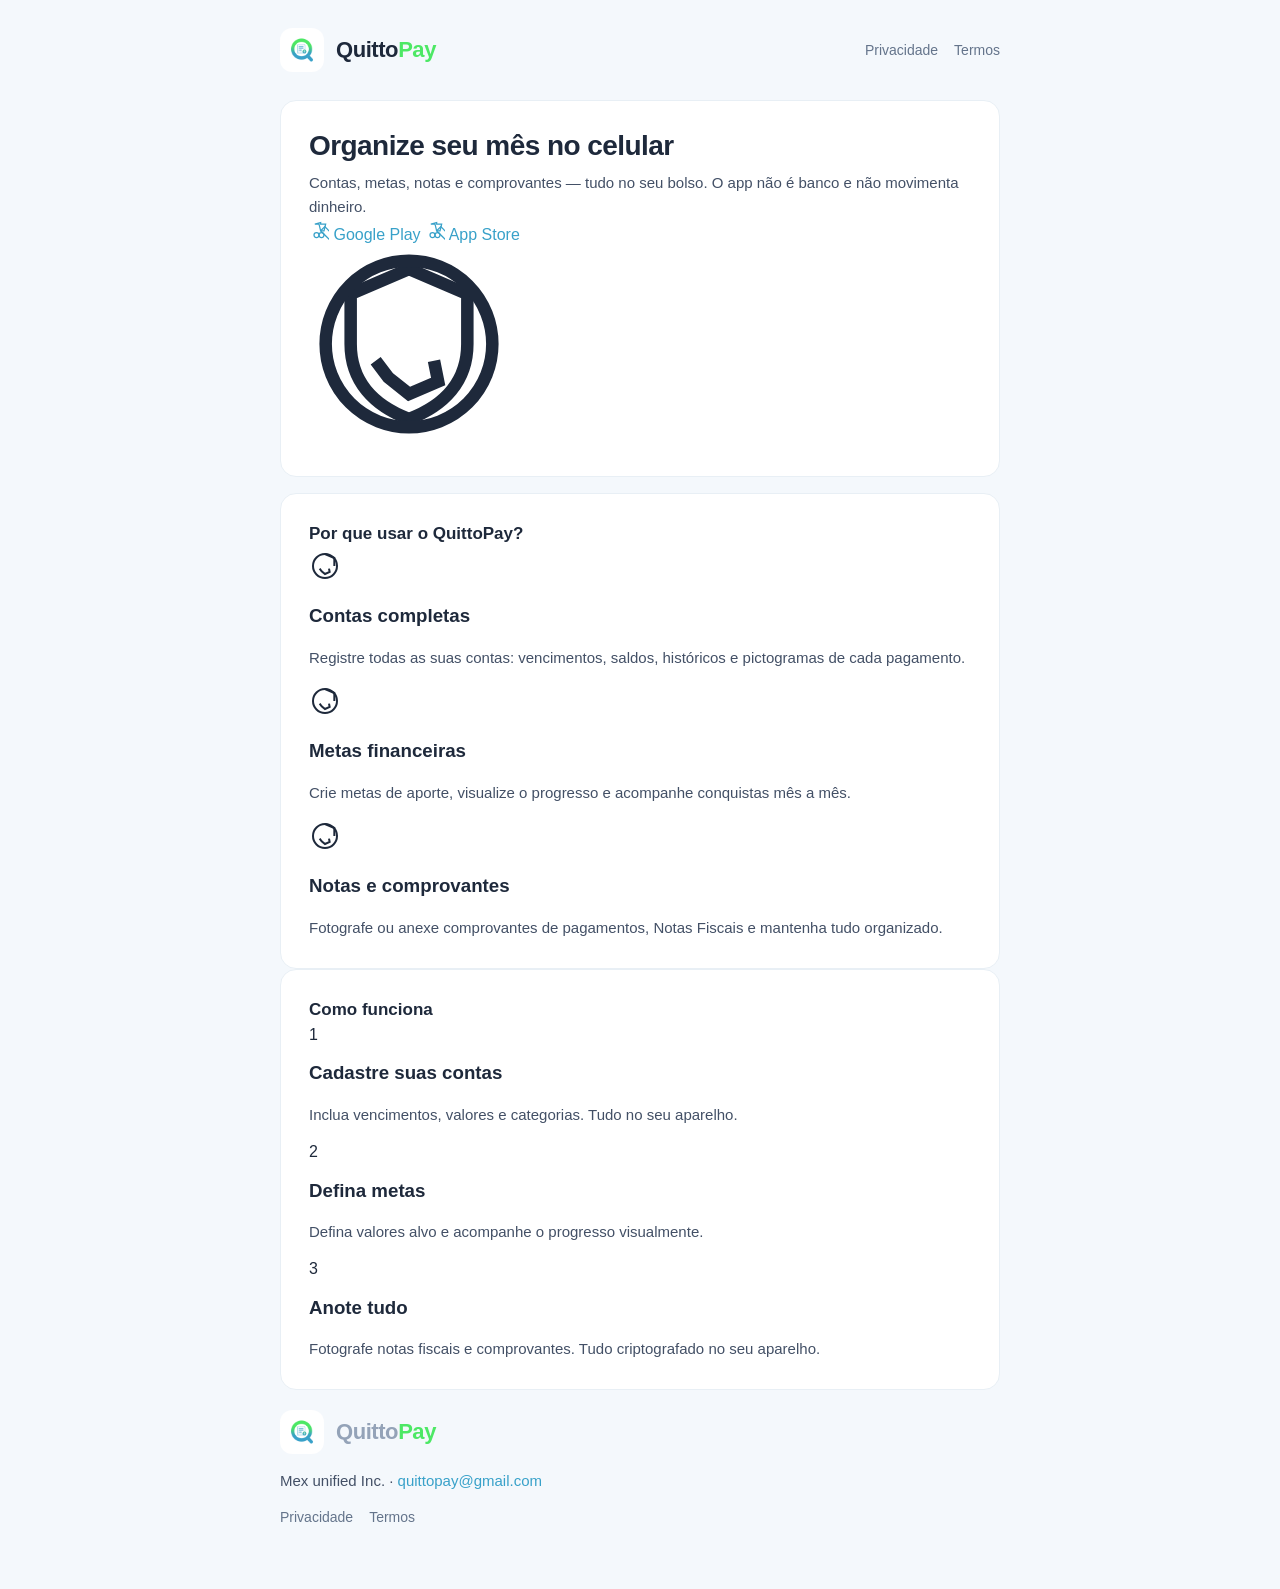
==== index.html @ 83ab89c5 "Initial landing page" ====
<!DOCTYPE html>
<html lang="pt-BR">
<head>
  <meta charset="UTF-8" />
  <meta name="viewport" content="width=device-width, initial-scale=1" />
  <title>QuittoPay</title>
  <link rel="icon" type="image/png" sizes="32x32" href="favicon-32.png" />
  <link rel="icon" type="image/png" sizes="192x192" href="favicon-192.png" />
  <link rel="apple-touch-icon" href="icon.png" />
  <link rel="stylesheet" href="styles.css" />
</head>
<body>
  <div class="wrap">
    <header class="site">
      <a class="brand" href="index.html">
        <img src="icon.png" width="40" height="40" alt="Ícone do QuittoPay" />
        <span class="wordmark">Quitto<span class="pay">Pay</span></span>
      </a>
      <nav>
        <a href="privacy-policy.html">Privacidade</a>
        <a href="terms.html">Termos</a>
      </nav>
    </header>

    <!-- Hero Section -->
    <section class="hero">
      <div class="hero-content">
        <h1>Organize seu mês no celular</h1>
        <p class="lead">Contas, metas, notas e comprovantes — tudo no seu bolso. O app não é banco e não movimenta dinheiro.</p>
        <div class="cta-buttons">
          <a href="https://play.google.com/store/apps/details?id=com.quitto.pay" class="btn-download btn-google-play" target="_blank" rel="noopener">
            <svg width="20" height="20" viewBox="0 0 24 24" fill="none" stroke="currentColor" stroke-width="1.5"><path d="M19 18l-5-5l5-5l5 5l5 5l-5 5l-5-5z"/><path d="M14 3v2h6l-2 8h-4l-2-8H7z"/><circle cx="9" cy="18" r="3"/><circle cx="15" cy="18" r="3"/></svg>
            Google Play
          </a>
          <a href="https://play.google.com/store/apps/details?id=com.quitto.pay" class="btn-download btn-google-play" target="_blank" rel="noopener">
            <svg width="20" height="20" viewBox="0 0 24 24" fill="none" stroke="currentColor" stroke-width="1.5"><path d="M19 18l-5-5l5-5l5 5l5 5l-5 5l-5-5z"/><path d="M14 3v2h6l-2 8h-4l-2-8H7z"/><circle cx="9" cy="18" r="3"/><circle cx="15" cy="18" r="3"/></svg>
            App Store
          </a>
        </div>
      </div>
      <div class="hero-image">
        <svg width="200" height="200" viewBox="0 0 24 24" fill="none" stroke="currentColor" stroke-width="1.5" aria-hidden="true">
          <path d="M12 3l7 3v6c0 4.5-2.8 7.4-7 9-4.2-1.6-7-4.5-7-9V6l7-3z"/>
          <circle cx="12" cy="12" r="10"/>
          <path d="M8 14l1.5 2L12 18l3.5-1.5L15 14"/>
        </svg>
      </div>
    </section>

    <!-- Benefits Section -->
    <section class="section">
      <div class="section-header">
        <h2>Por que usar o QuittoPay?</h2>
      </div>
      <div class="features-grid">
        <div class="feature-card">
          <div class="feature-icon" aria-hidden="true">
            <svg width="32" height="32" viewBox="0 0 24 24" fill="none" stroke="currentColor" stroke-width="1.5"><path d="M12 3l7 3v6"/><circle cx="12" cy="12" r="9"/><path d="M8 14l1.5 2L12 18l3.5-1.5L15 14"/></svg>
          </div>
          <h3>Contas completas</h3>
          <p>Registre todas as suas contas: vencimentos, saldos, históricos e pictogramas de cada pagamento.</p>
        </div>
        <div class="feature-card">
          <div class="feature-icon" aria-hidden="true">
            <svg width="32" height="32" viewBox="0 0 24 24" fill="none" stroke="currentColor" stroke-width="1.5"><path d="M12 3l7 3v6"/><circle cx="12" cy="12" r="9"/><path d="M8 14l1.5 2L12 18l3.5-1.5L15 14"/></svg>
          </div>
          <h3>Metas financeiras</h3>
          <p>Crie metas de aporte, visualize o progresso e acompanhe conquistas mês a mês.</p>
        </div>
        <div class="feature-card">
          <div class="feature-icon" aria-hidden="true">
            <svg width="32" height="32" viewBox="0 0 24 24" fill="none" stroke="currentColor" stroke-width="1.5"><path d="M12 3l7 3v6"/><circle cx="12" cy="12" r="9"/><path d="M8 14l1.5 2L12 18l3.5-1.5L15 14"/></svg>
          </div>
          <h3>Notas e comprovantes</h3>
          <p>Fotografe ou anexe comprovantes de pagamentos, Notas Fiscais e mantenha tudo organizado.</p>
        </div>
      </div>
    </section>

    <!-- How it works -->
    <section class="section" style="background: var(--surface, #fff);">
      <div class="section-header">
        <h2>Como funciona</h2>
      </div>
      <div class="steps">
        <div class="step">
          <div class="step-number">1</div>
          <h3>Cadastre suas contas</h3>
          <p>Inclua vencimentos, valores e categorias. Tudo no seu aparelho.</p>
        </div>
        <div class="step">
          <div class="step-number">2</div>
          <h3>Defina metas</h3>
          <p>Defina valores alvo e acompanhe o progresso visualmente.</p>
        </div>
        <div class="step">
          <div class="step-number">3</div>
          <h3>Anote tudo</h3>
          <p>Fotografe notas fiscais e comprovantes. Tudo criptografado no seu aparelho.</p>
        </div>
      </div>
    </section>

    <footer>
      <div class="footer-content">
        <div class="brand">
          <img src="icon.png" width="40" height="40" alt="Ícone do QuittoPay" />
          <span class="wordmark">Quitto<span class="pay">Pay</span></span>
        </div>
        <p>Mex unified Inc. · <a href="mailto:quittopay@gmail.com">quittopay@gmail.com</a></div>
        <nav>
          <a href="privacy-policy.html">Privacidade</a>
          <a href="terms.html">Termos</a>
        </nav>
      </div>
    </footer>
  </div>
</body>
</html>
---- styles.css ----
:root {
  --ink: #1e293b;
  --muted: #64748b;
  --faint: #94a3b8;
  --pay: #4de865;
  --primary: #38a1c9;
  --page: #f4f8fc;
  --card: #ffffff;
  --border: #e8eff5;
  --soft: #e8f4fb;
}

* { box-sizing: border-box; }

body {
  margin: 0;
  font-family: -apple-system, BlinkMacSystemFont, "Segoe UI", sans-serif;
  background: var(--page);
  color: var(--ink);
}

a { color: var(--primary); text-decoration: none; }
a:hover { text-decoration: underline; }

.wrap {
  max-width: 760px;
  margin: 0 auto;
  padding: 28px 20px 64px;
}

header.site {
  display: flex;
  align-items: center;
  justify-content: space-between;
  gap: 16px;
  margin-bottom: 28px;
}

.brand {
  display: flex;
  align-items: center;
  gap: 12px;
  color: inherit;
  text-decoration: none;
}

.brand img {
  width: 44px;
  height: 44px;
  border-radius: 12px;
}

.wordmark {
  font-size: 22px;
  line-height: 1.2;
  font-weight: 600;
  letter-spacing: -0.02em;
}

.wordmark .pay { color: var(--pay); }

nav {
  display: flex;
  gap: 16px;
  font-size: 14px;
}

nav a { color: var(--muted); font-weight: 500; }
nav a[aria-current="page"] { color: var(--ink); }

.hero {
  background: var(--card);
  border: 1px solid var(--border);
  border-radius: 16px;
  padding: 28px;
  margin-bottom: 16px;
}

h1 {
  margin: 0 0 8px;
  font-size: 28px;
  line-height: 1.2;
  letter-spacing: -0.02em;
}

.meta {
  margin: 0 0 16px;
  color: var(--faint);
  font-size: 13px;
}

.lead, p, li {
  color: #435066;
  line-height: 1.65;
  font-size: 15px;
}

.lead { margin: 0; }

.grid {
  display: grid;
  grid-template-columns: 1fr 1fr;
  gap: 12px;
}

.tile {
  display: block;
  background: var(--card);
  border: 1px solid var(--border);
  border-radius: 16px;
  padding: 20px;
  color: inherit;
  text-decoration: none;
}

.tile:hover { border-color: #c5d7e4; text-decoration: none; }

.tile h2, .section h2 {
  margin: 12px 0 6px;
  font-size: 16px;
  color: var(--ink);
}

.tile p { margin: 0; font-size: 14px; }

.icon {
  width: 36px;
  height: 36px;
  border-radius: 10px;
  background: var(--soft);
  display: grid;
  place-items: center;
  color: var(--primary);
}

.section {
  background: var(--card);
  border: 1px solid var(--border);
  border-radius: 16px;
  padding: 8px 28px 12px;
}

.section h2 {
  margin-top: 22px;
  font-size: 17px;
}

footer {
  margin-top: 20px;
  color: var(--faint);
  font-size: 13px;
}

@media (max-width: 640px) {
  header.site { align-items: flex-start; flex-direction: column; }
  .grid { grid-template-columns: 1fr; }
}
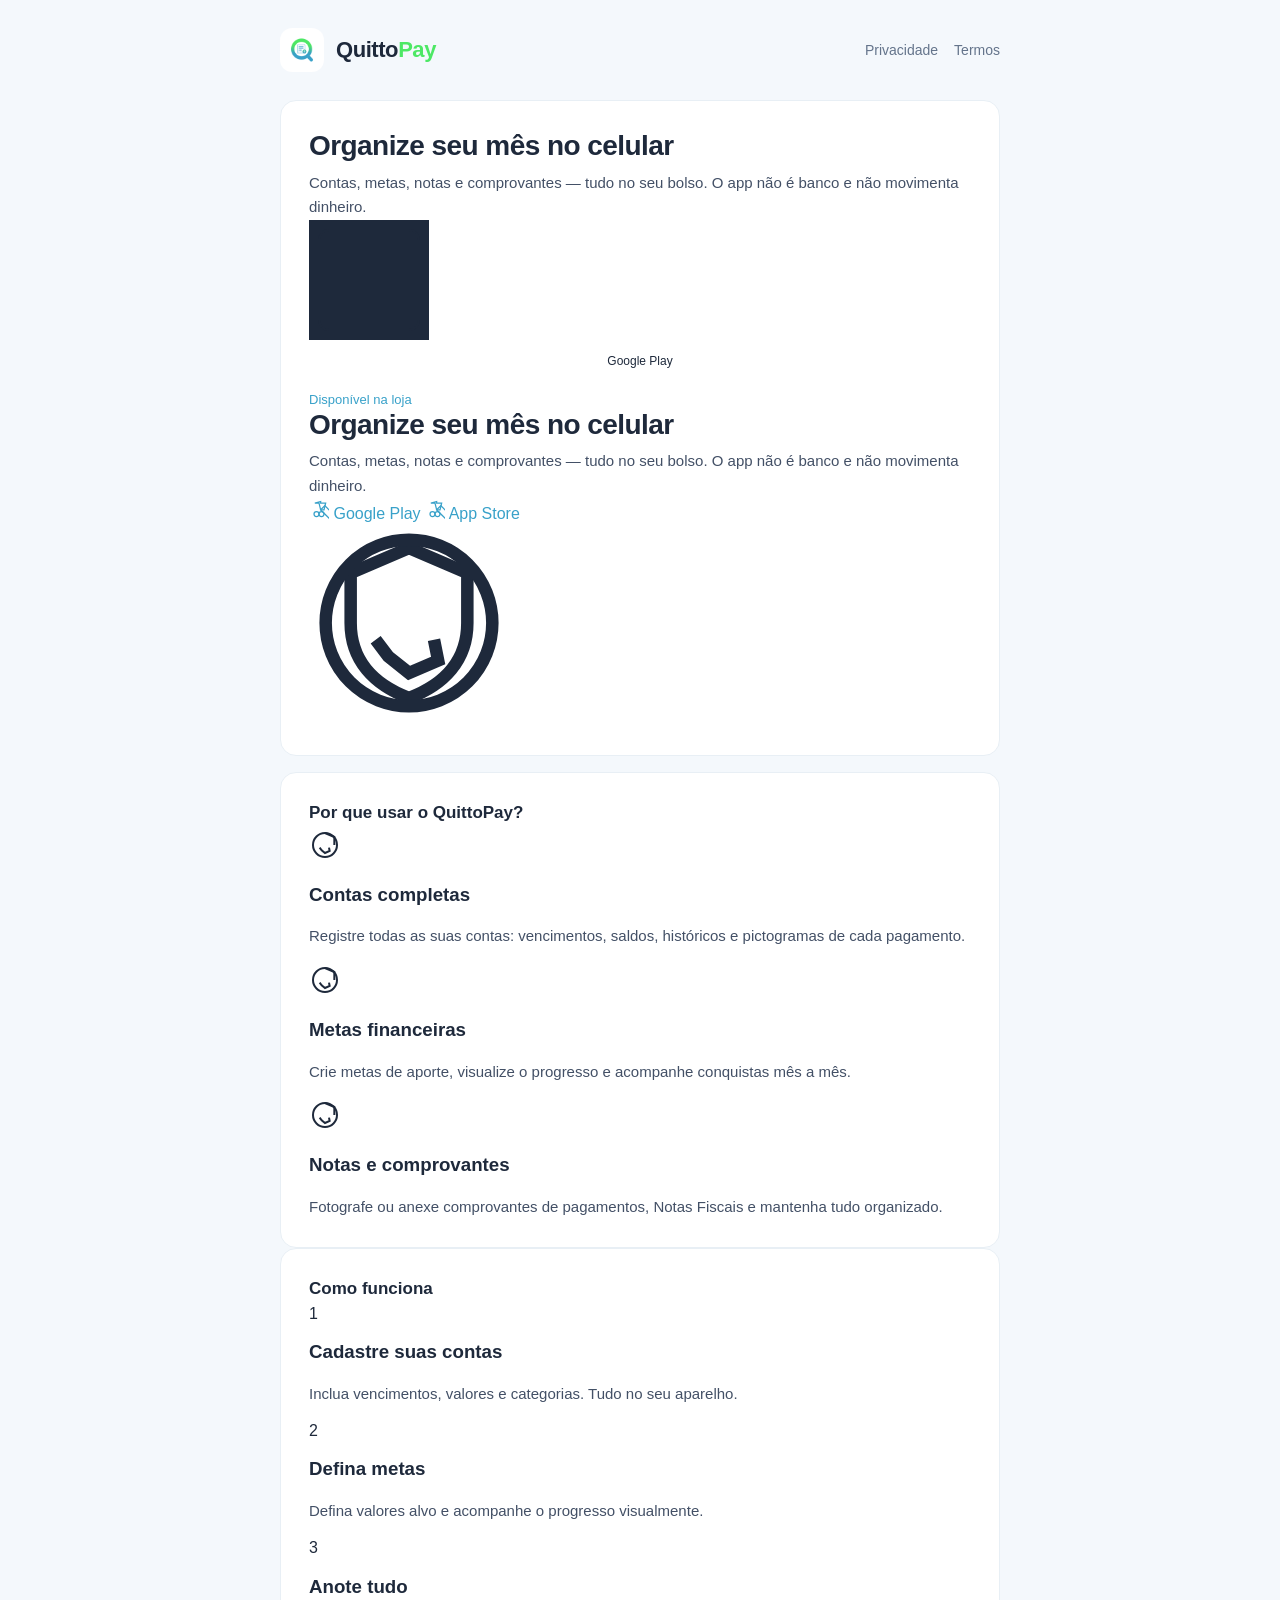
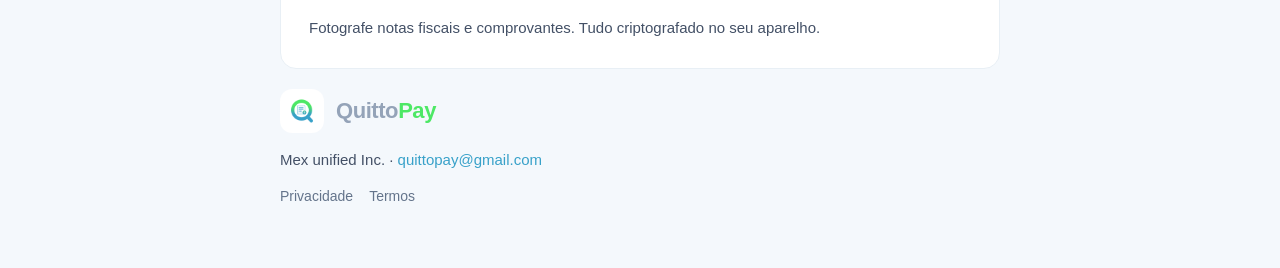
==== commit fb41568b: "feat: landing page com QR code e imagens melhoradas" ====
--- a/index.html
+++ b/index.html
@@ -22,9 +22,25 @@
       </nav>
     </header>
 
-    <!-- Hero Section -->
+    <!-- Hero Section with QR Code -->
     <section class="hero">
       <div class="hero-content">
+        <h1>Organize seu mês no celular</h1>
+        <p class="lead">Contas, metas, notas e comprovantes — tudo no seu bolso. O app não é banco e não movimenta dinheiro.</p>
+        
+        <!-- Google Play QR Code -->
+        <div class="qr-code">
+          <svg width="120" height="120" viewBox="0 0 120 120" fill="currentColor">
+            <path d="M120 0L0 0L0 120L120 120Z"/>
+            <svg viewBox="0 0 120 120" fill="none" stroke="currentColor" stroke-width="2">
+              <rect x="10" y="10" width="100" height="100" rx="10"/>
+              <path d="M30 30L90 30M30 90L90 90M30 50L70 50M30 70L70 70M50 30L50 90M50 50L90 50M50 70L90 70"/>
+            </svg>
+            <p style="margin-top: 8px; color: var(--ink); font-size: 12px; text-align: center;">Google Play</p>
+          </svg>
+          <a href="https://play.google.com/store/apps/details?id=com.quitto.pay" target="_blank" rel="noopener" style="margin-top: 8px; display: inline-block; color: var(--primary); font-size: 13px;">Disponível na loja</a>
+        </div>
+        
         <h1>Organize seu mês no celular</h1>
         <p class="lead">Contas, metas, notas e comprovantes — tudo no seu bolso. O app não é banco e não movimenta dinheiro.</p>
         <div class="cta-buttons">
@@ -116,4 +132,4 @@
     </footer>
   </div>
 </body>
-</html>+</html>
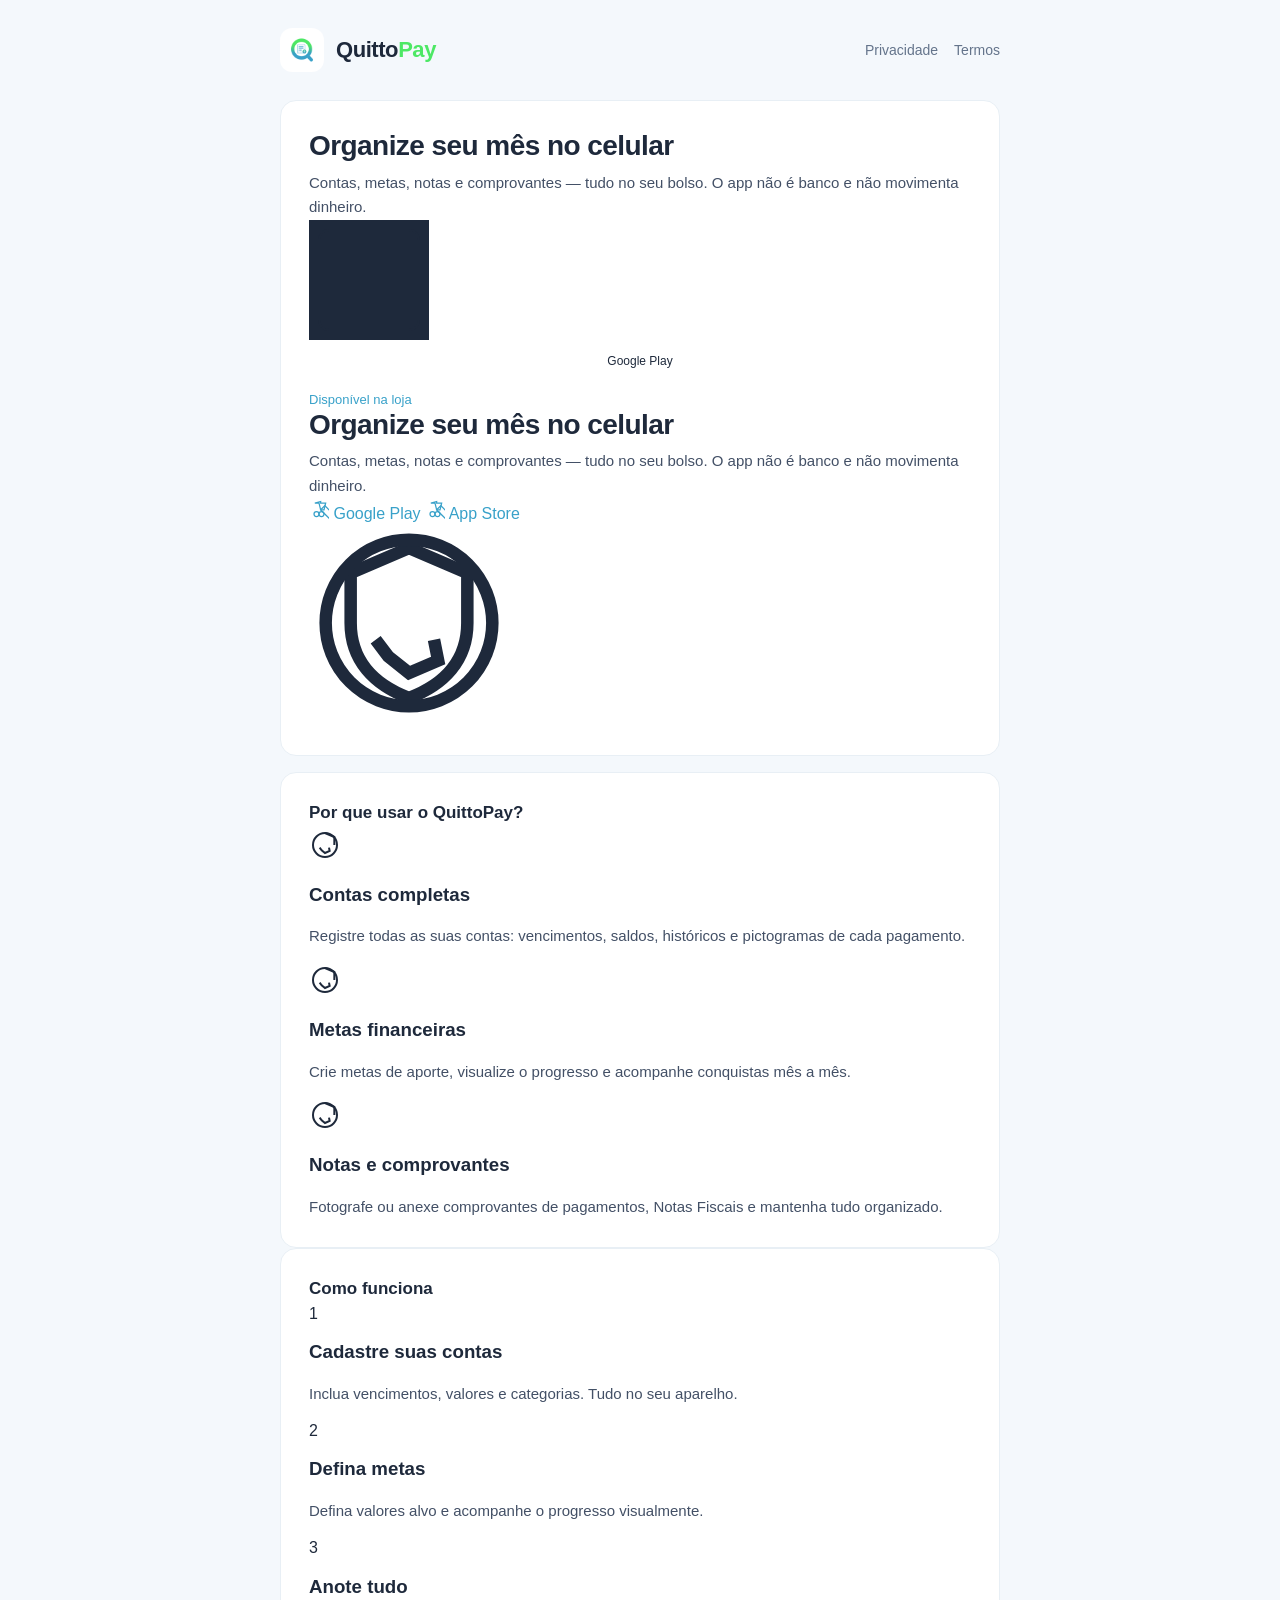
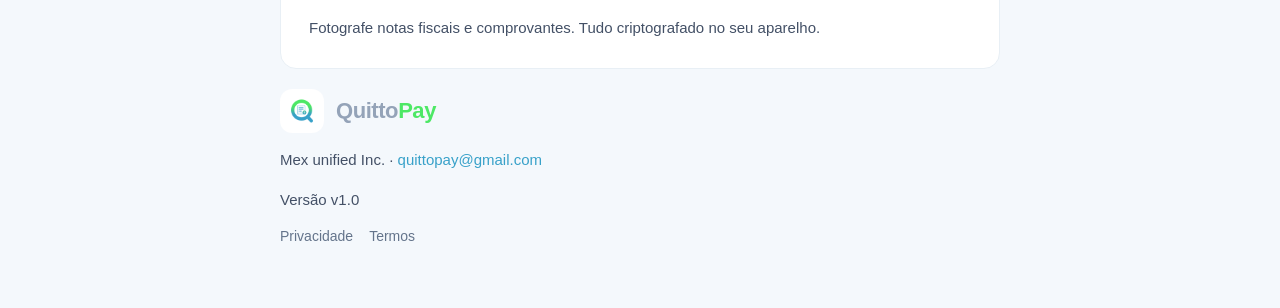
==== commit 0884ebe7: "feat: adicionar número da versão v1.0 nas páginas" ====
--- a/index.html
+++ b/index.html
@@ -123,7 +123,8 @@
           <img src="icon.png" width="40" height="40" alt="Ícone do QuittoPay" />
           <span class="wordmark">Quitto<span class="pay">Pay</span></span>
         </div>
-        <p>Mex unified Inc. · <a href="mailto:quittopay@gmail.com">quittopay@gmail.com</a></div>
+        <p>Mex unified Inc. · <a href="mailto:quittopay@gmail.com">quittopay@gmail.com</a></p>
+        <p class="version">Versão v1.0</p>
         <nav>
           <a href="privacy-policy.html">Privacidade</a>
           <a href="terms.html">Termos</a>
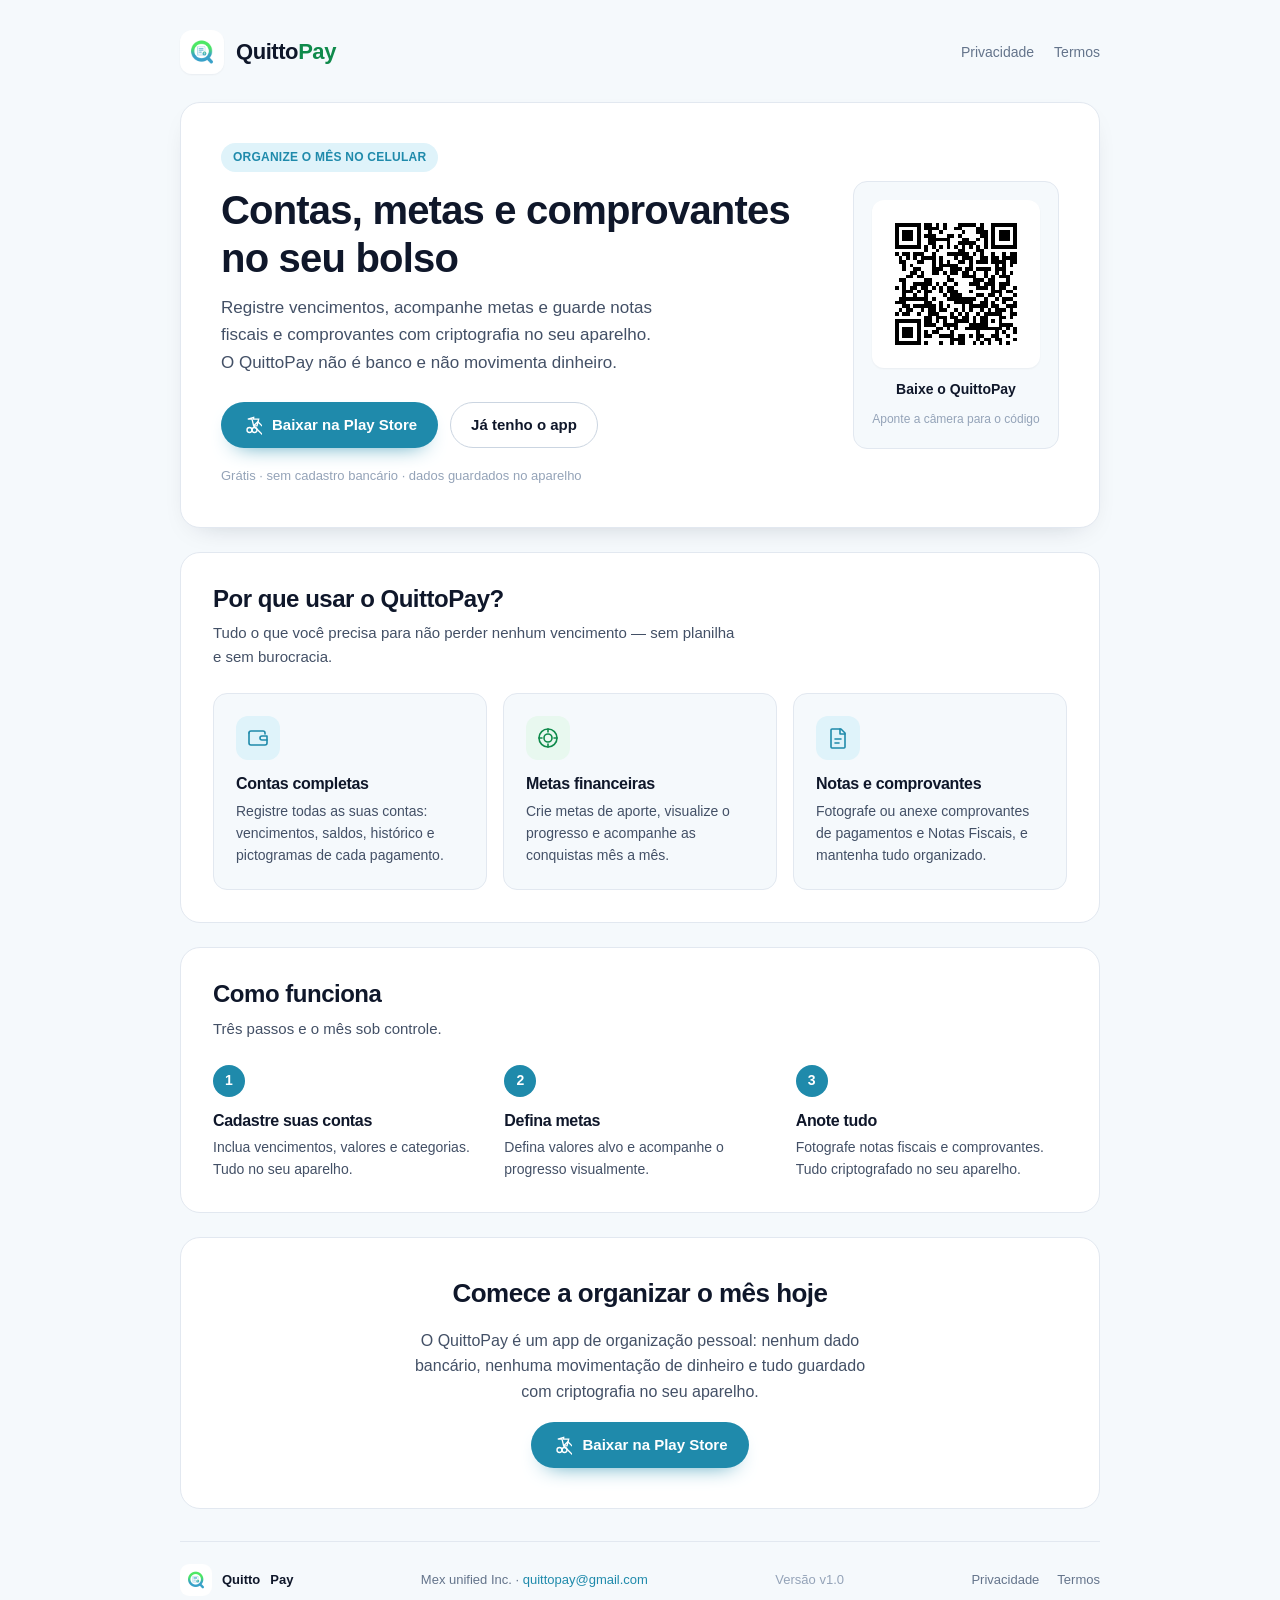
==== commit ec6ac67c: "fix: landing page refeita — HTML válido e design system único O index.html estava quebrado: título e" ====
--- a/index.html
+++ b/index.html
@@ -1,9 +1,16 @@
 <!DOCTYPE html>
 <html lang="pt-BR">
 <head>
-  <meta charset="UTF-8" />
+  <meta charset="utf-8" />
   <meta name="viewport" content="width=device-width, initial-scale=1" />
-  <title>QuittoPay</title>
+  <title>QuittoPay — organize o mês no celular</title>
+  <meta name="description" content="Contas, metas, notas e comprovantes no seu bolso. O QuittoPay organiza o mês no celular — não é banco e não movimenta dinheiro." />
+  <meta name="theme-color" content="#1f8aab" />
+  <meta property="og:type" content="website" />
+  <meta property="og:title" content="QuittoPay — organize o mês no celular" />
+  <meta property="og:description" content="Contas, metas, notas e comprovantes no seu bolso. Sem banco, sem movimentar dinheiro." />
+  <meta property="og:image" content="icon.png" />
+  <meta property="og:locale" content="pt_BR" />
   <link rel="icon" type="image/png" sizes="32x32" href="favicon-32.png" />
   <link rel="icon" type="image/png" sizes="192x192" href="favicon-192.png" />
   <link rel="apple-touch-icon" href="icon.png" />
@@ -13,7 +20,7 @@
   <div class="wrap">
     <header class="site">
       <a class="brand" href="index.html">
-        <img src="icon.png" width="40" height="40" alt="Ícone do QuittoPay" />
+        <img src="icon.png" width="44" height="44" alt="Ícone do QuittoPay" />
         <span class="wordmark">Quitto<span class="pay">Pay</span></span>
       </a>
       <nav>
@@ -22,110 +29,111 @@
       </nav>
     </header>
 
-    <!-- Hero Section with QR Code -->
-    <section class="hero">
-      <div class="hero-content">
-        <h1>Organize seu mês no celular</h1>
-        <p class="lead">Contas, metas, notas e comprovantes — tudo no seu bolso. O app não é banco e não movimenta dinheiro.</p>
-        
-        <!-- Google Play QR Code -->
-        <div class="qr-code">
-          <svg width="120" height="120" viewBox="0 0 120 120" fill="currentColor">
-            <path d="M120 0L0 0L0 120L120 120Z"/>
-            <svg viewBox="0 0 120 120" fill="none" stroke="currentColor" stroke-width="2">
-              <rect x="10" y="10" width="100" height="100" rx="10"/>
-              <path d="M30 30L90 30M30 90L90 90M30 50L70 50M30 70L70 70M50 30L50 90M50 50L90 50M50 70L90 70"/>
-            </svg>
-            <p style="margin-top: 8px; color: var(--ink); font-size: 12px; text-align: center;">Google Play</p>
-          </svg>
-          <a href="https://play.google.com/store/apps/details?id=com.quitto.pay" target="_blank" rel="noopener" style="margin-top: 8px; display: inline-block; color: var(--primary); font-size: 13px;">Disponível na loja</a>
+    <main>
+      <section class="hero">
+        <div class="hero-content">
+          <span class="eyebrow">Organize o mês no celular</span>
+          <h1>Contas, metas e comprovantes no seu bolso</h1>
+          <p class="lead">
+            Registre vencimentos, acompanhe metas e guarde notas fiscais e comprovantes
+            com criptografia no seu aparelho. O QuittoPay não é banco e não movimenta
+            dinheiro.
+          </p>
+          <div class="cta-buttons">
+            <a class="btn btn-store" href="https://play.google.com/store/apps/details?id=com.quitto.pay" target="_blank" rel="noopener">
+              <svg width="20" height="20" viewBox="0 0 24 24" fill="none" stroke="currentColor" stroke-width="1.6" aria-hidden="true"><path d="M19 18l-5-5l5-5l5 5l5 5l-5 5l-5-5z"/><path d="M14 3v2h6l-2 8h-4l-2-8H7z"/><circle cx="9" cy="18" r="3"/><circle cx="15" cy="18" r="3"/></svg>
+              Baixar na Play Store
+            </a>
+            <a class="btn btn-ghost" href="open-account.html">Já tenho o app</a>
+          </div>
+          <p class="hero-note">Grátis · sem cadastro bancário · dados guardados no aparelho</p>
         </div>
-        
-        <h1>Organize seu mês no celular</h1>
-        <p class="lead">Contas, metas, notas e comprovantes — tudo no seu bolso. O app não é banco e não movimenta dinheiro.</p>
-        <div class="cta-buttons">
-          <a href="https://play.google.com/store/apps/details?id=com.quitto.pay" class="btn-download btn-google-play" target="_blank" rel="noopener">
-            <svg width="20" height="20" viewBox="0 0 24 24" fill="none" stroke="currentColor" stroke-width="1.5"><path d="M19 18l-5-5l5-5l5 5l5 5l-5 5l-5-5z"/><path d="M14 3v2h6l-2 8h-4l-2-8H7z"/><circle cx="9" cy="18" r="3"/><circle cx="15" cy="18" r="3"/></svg>
-            Google Play
-          </a>
-          <a href="https://play.google.com/store/apps/details?id=com.quitto.pay" class="btn-download btn-google-play" target="_blank" rel="noopener">
-            <svg width="20" height="20" viewBox="0 0 24 24" fill="none" stroke="currentColor" stroke-width="1.5"><path d="M19 18l-5-5l5-5l5 5l5 5l-5 5l-5-5z"/><path d="M14 3v2h6l-2 8h-4l-2-8H7z"/><circle cx="9" cy="18" r="3"/><circle cx="15" cy="18" r="3"/></svg>
-            App Store
-          </a>
+
+        <aside class="hero-visual">
+          <div class="qr-card">
+            <svg xmlns="http://www.w3.org/2000/svg" width="168" height="168" viewBox="0 0 41 41" shape-rendering="crispEdges"><path fill="#ffffff" d="M0 0h41v41H0z"/><path stroke="#000000" d="M4 4.5h7m1 0h2m1 0h1m1 0h1m3 0h5m1 0h1m2 0h7M4 5.5h1m5 0h1m1 0h4m1 0h1m2 0h2m4 0h2m2 0h1m5 0h1M4 6.5h1m1 0h3m1 0h1m2 0h1m2 0h1m5 0h1m3 0h3m1 0h1m1 0h3m1 0h1M4 7.5h1m1 0h3m1 0h1m1 0h3m3 0h2m1 0h1m5 0h2m1 0h1m1 0h3m1 0h1M4 8.5h1m1 0h3m1 0h1m2 0h6m3 0h2m2 0h1m1 0h1m1 0h1m1 0h3m1 0h1M4 9.5h1m5 0h1m2 0h2m3 0h1m2 0h5m2 0h1m1 0h1m5 0h1M4 10.5h7m1 0h1m1 0h1m1 0h1m1 0h1m1 0h1m1 0h1m1 0h1m1 0h1m1 0h1m1 0h7M12 11.5h1m2 0h1m5 0h2m3 0h2M4 12.5h1m1 0h2m1 0h3m2 0h1m3 0h6m1 0h1m1 0h1m2 0h1m2 0h1m1 0h2M5 13.5h1m1 0h1m1 0h1m1 0h4m1 0h1m3 0h1m1 0h3m2 0h2m1 0h2m1 0h4M5 14.5h2m3 0h2m2 0h1m1 0h1m1 0h1m2 0h2m1 0h1m1 0h3m1 0h4m1 0h2M6 15.5h1m1 0h1m5 0h1m1 0h5m3 0h1m6 0h1m1 0h1m1 0h1M6 16.5h1m2 0h2m3 0h3m2 0h3m1 0h2m1 0h4m1 0h3M8 17.5h2m1 0h1m2 0h2m1 0h1m1 0h2m1 0h2m1 0h1m2 0h1m2 0h1m1 0h1m1 0h1M7 18.5h2m1 0h2m6 0h1m3 0h4m2 0h1m1 0h1m1 0h3M5 19.5h2m5 0h2m4 0h2m5 0h3m1 0h2m3 0h1M6 20.5h1m2 0h5m1 0h1m1 0h1m2 0h1m3 0h3m1 0h3m1 0h3M4 21.5h1m1 0h1m1 0h2m1 0h2m1 0h1m1 0h1m1 0h2m6 0h3m1 0h1m1 0h2m2 0h1M6 22.5h3m1 0h1m1 0h2m2 0h1m1 0h3m3 0h1m5 0h3m1 0h2M6 23.5h1m2 0h1m2 0h1m4 0h1m1 0h3m4 0h2m1 0h2m1 0h1m3 0h1M5 24.5h8m1 0h1m3 0h8m2 0h1m2 0h1m1 0h3M4 25.5h3m5 0h2m2 0h1m3 0h5m2 0h2m1 0h1m2 0h1m2 0h1M6 26.5h2m1 0h6m1 0h1m1 0h1m3 0h1m1 0h5m1 0h2m2 0h3M5 27.5h1m1 0h2m2 0h1m1 0h2m1 0h2m2 0h1m1 0h1m1 0h1m2 0h1m1 0h1m1 0h3m1 0h1M4 28.5h1m1 0h2m2 0h1m2 0h3m3 0h1m1 0h1m1 0h1m2 0h1m1 0h5m2 0h2M12 29.5h2m1 0h3m1 0h2m1 0h2m1 0h1m1 0h2m3 0h2m1 0h1M4 30.5h7m1 0h2m1 0h1m1 0h1m2 0h4m1 0h1m1 0h2m1 0h1m1 0h1M4 31.5h1m5 0h1m1 0h3m2 0h4m3 0h5m3 0h4M4 32.5h1m1 0h3m1 0h1m4 0h2m1 0h1m1 0h1m2 0h10m1 0h1m1 0h1M4 33.5h1m1 0h3m1 0h1m1 0h1m1 0h2m3 0h1m6 0h1m4 0h1m1 0h1m2 0h1M4 34.5h1m1 0h3m1 0h1m1 0h2m2 0h4m1 0h2m1 0h1m1 0h2m2 0h2m2 0h1M4 35.5h1m5 0h1m8 0h4m3 0h1m1 0h2m1 0h2m3 0h1M4 36.5h7m1 0h1m3 0h1m2 0h1m1 0h2m2 0h1m1 0h1m1 0h1m2 0h1m1 0h1"/></svg>
+            <p class="qr-title">Baixe o QuittoPay</p>
+            <p class="qr-note">Aponte a câmera para o código</p>
+          </div>
+        </aside>
+      </section>
+
+      <section class="section">
+        <div class="section-header">
+          <h2>Por que usar o QuittoPay?</h2>
+          <p>Tudo o que você precisa para não perder nenhum vencimento — sem planilha e sem burocracia.</p>
         </div>
-      </div>
-      <div class="hero-image">
-        <svg width="200" height="200" viewBox="0 0 24 24" fill="none" stroke="currentColor" stroke-width="1.5" aria-hidden="true">
-          <path d="M12 3l7 3v6c0 4.5-2.8 7.4-7 9-4.2-1.6-7-4.5-7-9V6l7-3z"/>
-          <circle cx="12" cy="12" r="10"/>
-          <path d="M8 14l1.5 2L12 18l3.5-1.5L15 14"/>
-        </svg>
-      </div>
-    </section>
+        <div class="features-grid">
+          <article class="feature-card">
+            <div class="feature-icon" aria-hidden="true">
+              <svg width="24" height="24" viewBox="0 0 24 24" fill="none" stroke="currentColor" stroke-width="1.6" stroke-linecap="round" stroke-linejoin="round"><path d="M3 7a2 2 0 0 1 2-2h12a2 2 0 0 1 2 2v1"/><path d="M3 7v10a2 2 0 0 0 2 2h14a2 2 0 0 0 2-2v-3"/><path d="M21 10h-5a2 2 0 0 0 0 4h5z"/></svg>
+            </div>
+            <h3>Contas completas</h3>
+            <p>Registre todas as suas contas: vencimentos, saldos, histórico e pictogramas de cada pagamento.</p>
+          </article>
+          <article class="feature-card">
+            <div class="feature-icon accent" aria-hidden="true">
+              <svg width="24" height="24" viewBox="0 0 24 24" fill="none" stroke="currentColor" stroke-width="1.6" stroke-linecap="round" stroke-linejoin="round"><circle cx="12" cy="12" r="9"/><circle cx="12" cy="12" r="4"/><path d="M12 3v3M12 18v3M3 12h3M18 12h3"/></svg>
+            </div>
+            <h3>Metas financeiras</h3>
+            <p>Crie metas de aporte, visualize o progresso e acompanhe as conquistas mês a mês.</p>
+          </article>
+          <article class="feature-card">
+            <div class="feature-icon" aria-hidden="true">
+              <svg width="24" height="24" viewBox="0 0 24 24" fill="none" stroke="currentColor" stroke-width="1.6" stroke-linecap="round" stroke-linejoin="round"><path d="M6 3h9l4 4v14a1 1 0 0 1-1 1H6a1 1 0 0 1-1-1V4a1 1 0 0 1 1-1Z"/><path d="M14 3v5h5"/><path d="M9 13h6M9 17h4"/></svg>
+            </div>
+            <h3>Notas e comprovantes</h3>
+            <p>Fotografe ou anexe comprovantes de pagamentos e Notas Fiscais, e mantenha tudo organizado.</p>
+          </article>
+        </div>
+      </section>
 
-    <!-- Benefits Section -->
-    <section class="section">
-      <div class="section-header">
-        <h2>Por que usar o QuittoPay?</h2>
-      </div>
-      <div class="features-grid">
-        <div class="feature-card">
-          <div class="feature-icon" aria-hidden="true">
-            <svg width="32" height="32" viewBox="0 0 24 24" fill="none" stroke="currentColor" stroke-width="1.5"><path d="M12 3l7 3v6"/><circle cx="12" cy="12" r="9"/><path d="M8 14l1.5 2L12 18l3.5-1.5L15 14"/></svg>
-          </div>
-          <h3>Contas completas</h3>
-          <p>Registre todas as suas contas: vencimentos, saldos, históricos e pictogramas de cada pagamento.</p>
+      <section class="section">
+        <div class="section-header">
+          <h2>Como funciona</h2>
+          <p>Três passos e o mês sob controle.</p>
         </div>
-        <div class="feature-card">
-          <div class="feature-icon" aria-hidden="true">
-            <svg width="32" height="32" viewBox="0 0 24 24" fill="none" stroke="currentColor" stroke-width="1.5"><path d="M12 3l7 3v6"/><circle cx="12" cy="12" r="9"/><path d="M8 14l1.5 2L12 18l3.5-1.5L15 14"/></svg>
-          </div>
-          <h3>Metas financeiras</h3>
-          <p>Crie metas de aporte, visualize o progresso e acompanhe conquistas mês a mês.</p>
+        <div class="steps">
+          <article class="step">
+            <div class="step-number">1</div>
+            <h3>Cadastre suas contas</h3>
+            <p>Inclua vencimentos, valores e categorias. Tudo no seu aparelho.</p>
+          </article>
+          <article class="step">
+            <div class="step-number">2</div>
+            <h3>Defina metas</h3>
+            <p>Defina valores alvo e acompanhe o progresso visualmente.</p>
+          </article>
+          <article class="step">
+            <div class="step-number">3</div>
+            <h3>Anote tudo</h3>
+            <p>Fotografe notas fiscais e comprovantes. Tudo criptografado no seu aparelho.</p>
+          </article>
         </div>
-        <div class="feature-card">
-          <div class="feature-icon" aria-hidden="true">
-            <svg width="32" height="32" viewBox="0 0 24 24" fill="none" stroke="currentColor" stroke-width="1.5"><path d="M12 3l7 3v6"/><circle cx="12" cy="12" r="9"/><path d="M8 14l1.5 2L12 18l3.5-1.5L15 14"/></svg>
-          </div>
-          <h3>Notas e comprovantes</h3>
-          <p>Fotografe ou anexe comprovantes de pagamentos, Notas Fiscais e mantenha tudo organizado.</p>
-        </div>
-      </div>
-    </section>
+      </section>
 
-    <!-- How it works -->
-    <section class="section" style="background: var(--surface, #fff);">
-      <div class="section-header">
-        <h2>Como funciona</h2>
-      </div>
-      <div class="steps">
-        <div class="step">
-          <div class="step-number">1</div>
-          <h3>Cadastre suas contas</h3>
-          <p>Inclua vencimentos, valores e categorias. Tudo no seu aparelho.</p>
-        </div>
-        <div class="step">
-          <div class="step-number">2</div>
-          <h3>Defina metas</h3>
-          <p>Defina valores alvo e acompanhe o progresso visualmente.</p>
-        </div>
-        <div class="step">
-          <div class="step-number">3</div>
-          <h3>Anote tudo</h3>
-          <p>Fotografe notas fiscais e comprovantes. Tudo criptografado no seu aparelho.</p>
-        </div>
-      </div>
-    </section>
+      <section class="cta-final">
+        <h2>Comece a organizar o mês hoje</h2>
+        <p>
+          O QuittoPay é um app de organização pessoal: nenhum dado bancário, nenhuma
+          movimentação de dinheiro e tudo guardado com criptografia no seu aparelho.
+        </p>
+        <a class="btn btn-store" href="https://play.google.com/store/apps/details?id=com.quitto.pay" target="_blank" rel="noopener">
+          <svg width="20" height="20" viewBox="0 0 24 24" fill="none" stroke="currentColor" stroke-width="1.6" aria-hidden="true"><path d="M19 18l-5-5l5-5l5 5l5 5l-5 5l-5-5z"/><path d="M14 3v2h6l-2 8h-4l-2-8H7z"/><circle cx="9" cy="18" r="3"/><circle cx="15" cy="18" r="3"/></svg>
+          Baixar na Play Store
+        </a>
+      </section>
+    </main>
 
-    <footer>
+    <footer class="site-footer">
       <div class="footer-content">
-        <div class="brand">
-          <img src="icon.png" width="40" height="40" alt="Ícone do QuittoPay" />
-          <span class="wordmark">Quitto<span class="pay">Pay</span></span>
-        </div>
-        <p>Mex unified Inc. · <a href="mailto:quittopay@gmail.com">quittopay@gmail.com</a></p>
-        <p class="version">Versão v1.0</p>
-        <nav>
+        <span class="footer-brand">
+          <img src="icon.png" width="32" height="32" alt="" />
+          Quitto<span class="pay">Pay</span>
+        </span>
+        <span>Mex unified Inc. · <a href="mailto:quittopay@gmail.com">quittopay@gmail.com</a></span>
+        <span class="version">Versão v1.0</span>
+        <nav class="footer-links">
           <a href="privacy-policy.html">Privacidade</a>
           <a href="terms.html">Termos</a>
         </nav>
--- a/styles.css
+++ b/styles.css
@@ -1,157 +1,465 @@
+/* QuittoPay — landing page e páginas públicas.
+   Paleta alinhada ao app (constants/theme.ts): azul #1f8aab e verde #0f8a4b. */
+
 :root {
-  --ink: #1e293b;
+  color-scheme: light dark;
+
+  --ink: #0f172a;
+  --body: #435066;
   --muted: #64748b;
   --faint: #94a3b8;
-  --pay: #4de865;
-  --primary: #38a1c9;
-  --page: #f4f8fc;
+
+  --primary: #1f8aab;
+  --primary-ink: #ffffff;
+  --primary-soft: #dff3fa;
+
+  --accent: #0f8a4b;
+  --accent-soft: #e8f8ef;
+
+  --page: #f5f9fc;
   --card: #ffffff;
-  --border: #e8eff5;
-  --soft: #e8f4fb;
+  --border: #e2e8f0;
+  --border-strong: #cbd5e1;
+
+  --radius-lg: 20px;
+  --radius-md: 14px;
+  --radius-sm: 10px;
+
+  --shadow-sm: 0 1px 2px rgba(15, 23, 42, 0.05);
+  --shadow-md: 0 10px 30px -18px rgba(15, 23, 42, 0.28);
+
+  --wrap: 960px;
+}
+
+@media (prefers-color-scheme: dark) {
+  :root {
+    --ink: #e8eef7;
+    --body: #b7c0d1;
+    --muted: #94a3b8;
+    --faint: #7c8aa0;
+
+    --primary: #4ec4eb;
+    --primary-ink: #06222c;
+    --primary-soft: #17313d;
+
+    --accent: #34d399;
+    --accent-soft: #17342a;
+
+    --page: #0b1220;
+    --card: #121a2b;
+    --border: #243047;
+    --border-strong: #33415c;
+
+    --shadow-sm: 0 1px 2px rgba(0, 0, 0, 0.4);
+    --shadow-md: 0 14px 34px -20px rgba(0, 0, 0, 0.8);
+  }
 }
 
 * { box-sizing: border-box; }
+
+html { -webkit-text-size-adjust: 100%; }
 
 body {
   margin: 0;
-  font-family: -apple-system, BlinkMacSystemFont, "Segoe UI", sans-serif;
   background: var(--page);
   color: var(--ink);
-}
+  font-family: -apple-system, BlinkMacSystemFont, "Segoe UI", Roboto, "Helvetica Neue", sans-serif;
+  font-size: 16px;
+  line-height: 1.6;
+  -webkit-font-smoothing: antialiased;
+}
+
+h1, h2, h3 {
+  color: var(--ink);
+  letter-spacing: -0.02em;
+  line-height: 1.2;
+  margin: 0;
+}
+
+p { margin: 0; color: var(--body); }
 
 a { color: var(--primary); text-decoration: none; }
 a:hover { text-decoration: underline; }
 
+img, svg { max-width: 100%; }
+
+:focus-visible {
+  outline: 2px solid var(--primary);
+  outline-offset: 3px;
+  border-radius: 6px;
+}
+
 .wrap {
-  max-width: 760px;
+  width: 100%;
+  max-width: var(--wrap);
   margin: 0 auto;
-  padding: 28px 20px 64px;
-}
+  padding: 24px 20px 72px;
+}
+
+/* ---------------------------------------------------------------- header */
 
 header.site {
   display: flex;
   align-items: center;
   justify-content: space-between;
   gap: 16px;
-  margin-bottom: 28px;
+  padding: 6px 0 28px;
 }
 
 .brand {
-  display: flex;
+  display: inline-flex;
   align-items: center;
   gap: 12px;
   color: inherit;
-  text-decoration: none;
-}
+}
+
+.brand:hover { text-decoration: none; }
 
 .brand img {
   width: 44px;
   height: 44px;
   border-radius: 12px;
+  box-shadow: var(--shadow-sm);
 }
 
 .wordmark {
   font-size: 22px;
-  line-height: 1.2;
   font-weight: 600;
   letter-spacing: -0.02em;
-}
-
-.wordmark .pay { color: var(--pay); }
-
-nav {
-  display: flex;
-  gap: 16px;
+  line-height: 1.1;
+}
+
+.wordmark .pay { color: var(--accent); }
+
+.site nav {
+  display: flex;
+  align-items: center;
+  gap: 20px;
   font-size: 14px;
 }
 
-nav a { color: var(--muted); font-weight: 500; }
-nav a[aria-current="page"] { color: var(--ink); }
+.site nav a {
+  color: var(--muted);
+  font-weight: 500;
+}
+
+.site nav a:hover { color: var(--ink); text-decoration: none; }
+
+/* ------------------------------------------------------------------ hero */
 
 .hero {
+  display: grid;
+  grid-template-columns: minmax(0, 1fr) auto;
+  align-items: center;
+  gap: 40px;
   background: var(--card);
   border: 1px solid var(--border);
-  border-radius: 16px;
-  padding: 28px;
-  margin-bottom: 16px;
-}
-
-h1 {
-  margin: 0 0 8px;
-  font-size: 28px;
-  line-height: 1.2;
-  letter-spacing: -0.02em;
-}
-
-.meta {
-  margin: 0 0 16px;
+  border-radius: var(--radius-lg);
+  padding: 40px;
+  box-shadow: var(--shadow-md);
+  margin-bottom: 24px;
+}
+
+.eyebrow {
+  display: inline-block;
+  margin-bottom: 14px;
+  padding: 5px 12px;
+  border-radius: 999px;
+  background: var(--primary-soft);
+  color: var(--primary);
+  font-size: 12px;
+  font-weight: 600;
+  letter-spacing: 0.02em;
+  text-transform: uppercase;
+}
+
+.hero h1 {
+  font-size: clamp(28px, 4.6vw, 40px);
+  margin-bottom: 12px;
+}
+
+.lead {
+  font-size: 17px;
+  max-width: 46ch;
+}
+
+.cta-buttons {
+  display: flex;
+  flex-wrap: wrap;
+  gap: 12px;
+  margin-top: 26px;
+}
+
+.btn {
+  display: inline-flex;
+  align-items: center;
+  justify-content: center;
+  gap: 10px;
+  min-height: 46px;
+  padding: 0 20px;
+  border: 1px solid transparent;
+  border-radius: 999px;
+  font-size: 15px;
+  font-weight: 600;
+  text-decoration: none;
+  transition: transform 0.15s ease, box-shadow 0.15s ease, background-color 0.15s ease;
+}
+
+.btn:hover { text-decoration: none; transform: translateY(-1px); }
+
+.btn-store {
+  background: var(--primary);
+  color: var(--primary-ink);
+  box-shadow: 0 10px 22px -14px var(--primary);
+}
+
+.btn-store:hover { box-shadow: 0 14px 26px -14px var(--primary); }
+
+.btn-ghost {
+  background: transparent;
+  border-color: var(--border-strong);
+  color: var(--ink);
+}
+
+.btn-ghost:hover { background: var(--primary-soft); border-color: var(--primary); }
+
+.btn svg { flex: 0 0 auto; }
+
+.hero-note {
+  margin-top: 18px;
   color: var(--faint);
   font-size: 13px;
 }
 
-.lead, p, li {
-  color: #435066;
-  line-height: 1.65;
-  font-size: 15px;
-}
-
-.lead { margin: 0; }
-
-.grid {
-  display: grid;
-  grid-template-columns: 1fr 1fr;
-  gap: 12px;
-}
-
-.tile {
+.hero-visual {
+  display: flex;
+  justify-content: center;
+}
+
+.qr-card {
+  display: grid;
+  gap: 10px;
+  justify-items: center;
+  padding: 18px;
+  background: var(--page);
+  border: 1px solid var(--border);
+  border-radius: var(--radius-md);
+  text-align: center;
+}
+
+.qr-card svg {
   display: block;
-  background: var(--card);
-  border: 1px solid var(--border);
-  border-radius: 16px;
-  padding: 20px;
-  color: inherit;
-  text-decoration: none;
-}
-
-.tile:hover { border-color: #c5d7e4; text-decoration: none; }
-
-.tile h2, .section h2 {
-  margin: 12px 0 6px;
-  font-size: 16px;
-  color: var(--ink);
-}
-
-.tile p { margin: 0; font-size: 14px; }
-
-.icon {
-  width: 36px;
-  height: 36px;
-  border-radius: 10px;
-  background: var(--soft);
-  display: grid;
-  place-items: center;
-  color: var(--primary);
-}
+  width: 168px;
+  height: 168px;
+  padding: 8px;
+  background: #ffffff;
+  border-radius: 12px;
+  box-shadow: var(--shadow-sm);
+}
+
+.qr-title { color: var(--ink); font-size: 14px; font-weight: 600; }
+
+.qr-note { color: var(--faint); font-size: 12px; }
+
+/* --------------------------------------------------------------- seções */
 
 .section {
   background: var(--card);
   border: 1px solid var(--border);
-  border-radius: 16px;
-  padding: 8px 28px 12px;
-}
-
-.section h2 {
-  margin-top: 22px;
-  font-size: 17px;
-}
-
-footer {
-  margin-top: 20px;
+  border-radius: var(--radius-lg);
+  padding: 32px;
+  margin-bottom: 24px;
+}
+
+.section-header {
+  max-width: 60ch;
+  margin-bottom: 24px;
+}
+
+.section-header h2 {
+  font-size: clamp(20px, 2.6vw, 24px);
+  margin-bottom: 8px;
+}
+
+.section-header p { font-size: 15px; }
+
+.features-grid {
+  display: grid;
+  grid-template-columns: repeat(auto-fit, minmax(230px, 1fr));
+  gap: 16px;
+}
+
+.feature-card {
+  padding: 22px;
+  background: var(--page);
+  border: 1px solid var(--border);
+  border-radius: var(--radius-md);
+}
+
+.feature-icon {
+  display: grid;
+  place-items: center;
+  width: 44px;
+  height: 44px;
+  margin-bottom: 14px;
+  border-radius: 12px;
+  background: var(--primary-soft);
+  color: var(--primary);
+}
+
+.feature-icon.accent { background: var(--accent-soft); color: var(--accent); }
+
+.feature-card h3 {
+  font-size: 16px;
+  margin-bottom: 6px;
+}
+
+.feature-card p { font-size: 14px; }
+
+.steps {
+  display: grid;
+  grid-template-columns: repeat(auto-fit, minmax(230px, 1fr));
+  gap: 20px;
+  counter-reset: step;
+}
+
+.step {
+  position: relative;
+  padding-top: 46px;
+}
+
+.step-number {
+  position: absolute;
+  top: 0;
+  left: 0;
+  display: grid;
+  place-items: center;
+  width: 32px;
+  height: 32px;
+  border-radius: 50%;
+  background: var(--primary);
+  color: var(--primary-ink);
+  font-size: 14px;
+  font-weight: 700;
+}
+
+.step h3 { font-size: 16px; margin-bottom: 6px; }
+
+.step p { font-size: 14px; }
+
+/* ----------------------------------------------------------- chamada final */
+
+.cta-final {
+  display: grid;
+  gap: 18px;
+  justify-items: center;
+  padding: 40px 32px;
+  text-align: center;
+  background: var(--card);
+  border: 1px solid var(--border);
+  border-radius: var(--radius-lg);
+  margin-bottom: 24px;
+}
+
+.cta-final h2 { font-size: clamp(20px, 2.6vw, 26px); }
+
+.cta-final p { max-width: 52ch; }
+
+/* ------------------------------------------------------- páginas de texto */
+
+.doc {
+  background: var(--card);
+  border: 1px solid var(--border);
+  border-radius: var(--radius-lg);
+  padding: 32px;
+}
+
+.doc h1 { font-size: 28px; margin-bottom: 8px; }
+
+.doc h2 {
+  font-size: 18px;
+  margin: 28px 0 8px;
+}
+
+.doc h3 { font-size: 16px; margin: 20px 0 6px; }
+
+.doc p, .doc li { font-size: 15px; line-height: 1.7; }
+
+.doc ul, .doc ol { padding-left: 22px; margin: 8px 0 0; }
+
+.doc li { margin-bottom: 6px; }
+
+.doc .meta {
+  margin-bottom: 24px;
+  padding-bottom: 18px;
+  border-bottom: 1px solid var(--border);
   color: var(--faint);
   font-size: 13px;
 }
 
-@media (max-width: 640px) {
-  header.site { align-items: flex-start; flex-direction: column; }
-  .grid { grid-template-columns: 1fr; }
-}
+/* ----------------------------------------------------------------- footer */
+
+footer.site-footer {
+  padding-top: 8px;
+  color: var(--muted);
+  font-size: 13px;
+}
+
+.footer-content {
+  display: flex;
+  align-items: center;
+  justify-content: space-between;
+  flex-wrap: wrap;
+  gap: 12px 24px;
+  padding-top: 22px;
+  border-top: 1px solid var(--border);
+}
+
+.footer-brand {
+  display: inline-flex;
+  align-items: center;
+  gap: 10px;
+  color: var(--ink);
+  font-weight: 600;
+}
+
+.footer-brand img { width: 32px; height: 32px; border-radius: 9px; }
+
+.footer-links {
+  display: flex;
+  gap: 18px;
+}
+
+.footer-links a { color: var(--muted); }
+
+.footer-links a:hover { color: var(--ink); }
+
+.version { color: var(--faint); }
+
+/* ------------------------------------------------------------ responsivo */
+
+@media (max-width: 760px) {
+  .wrap { padding: 18px 16px 56px; }
+
+  header.site { flex-direction: column; align-items: flex-start; gap: 12px; }
+
+  .hero {
+    grid-template-columns: minmax(0, 1fr);
+    gap: 28px;
+    padding: 28px 22px;
+  }
+
+  .hero-visual { order: -1; }
+
+  .qr-card svg { width: 140px; height: 140px; }
+
+  .section { padding: 24px 20px; }
+
+  .doc { padding: 24px 20px; }
+
+  .cta-buttons .btn { flex: 1 1 auto; }
+}
+
+@media (prefers-reduced-motion: reduce) {
+  * { transition: none !important; animation: none !important; }
+}
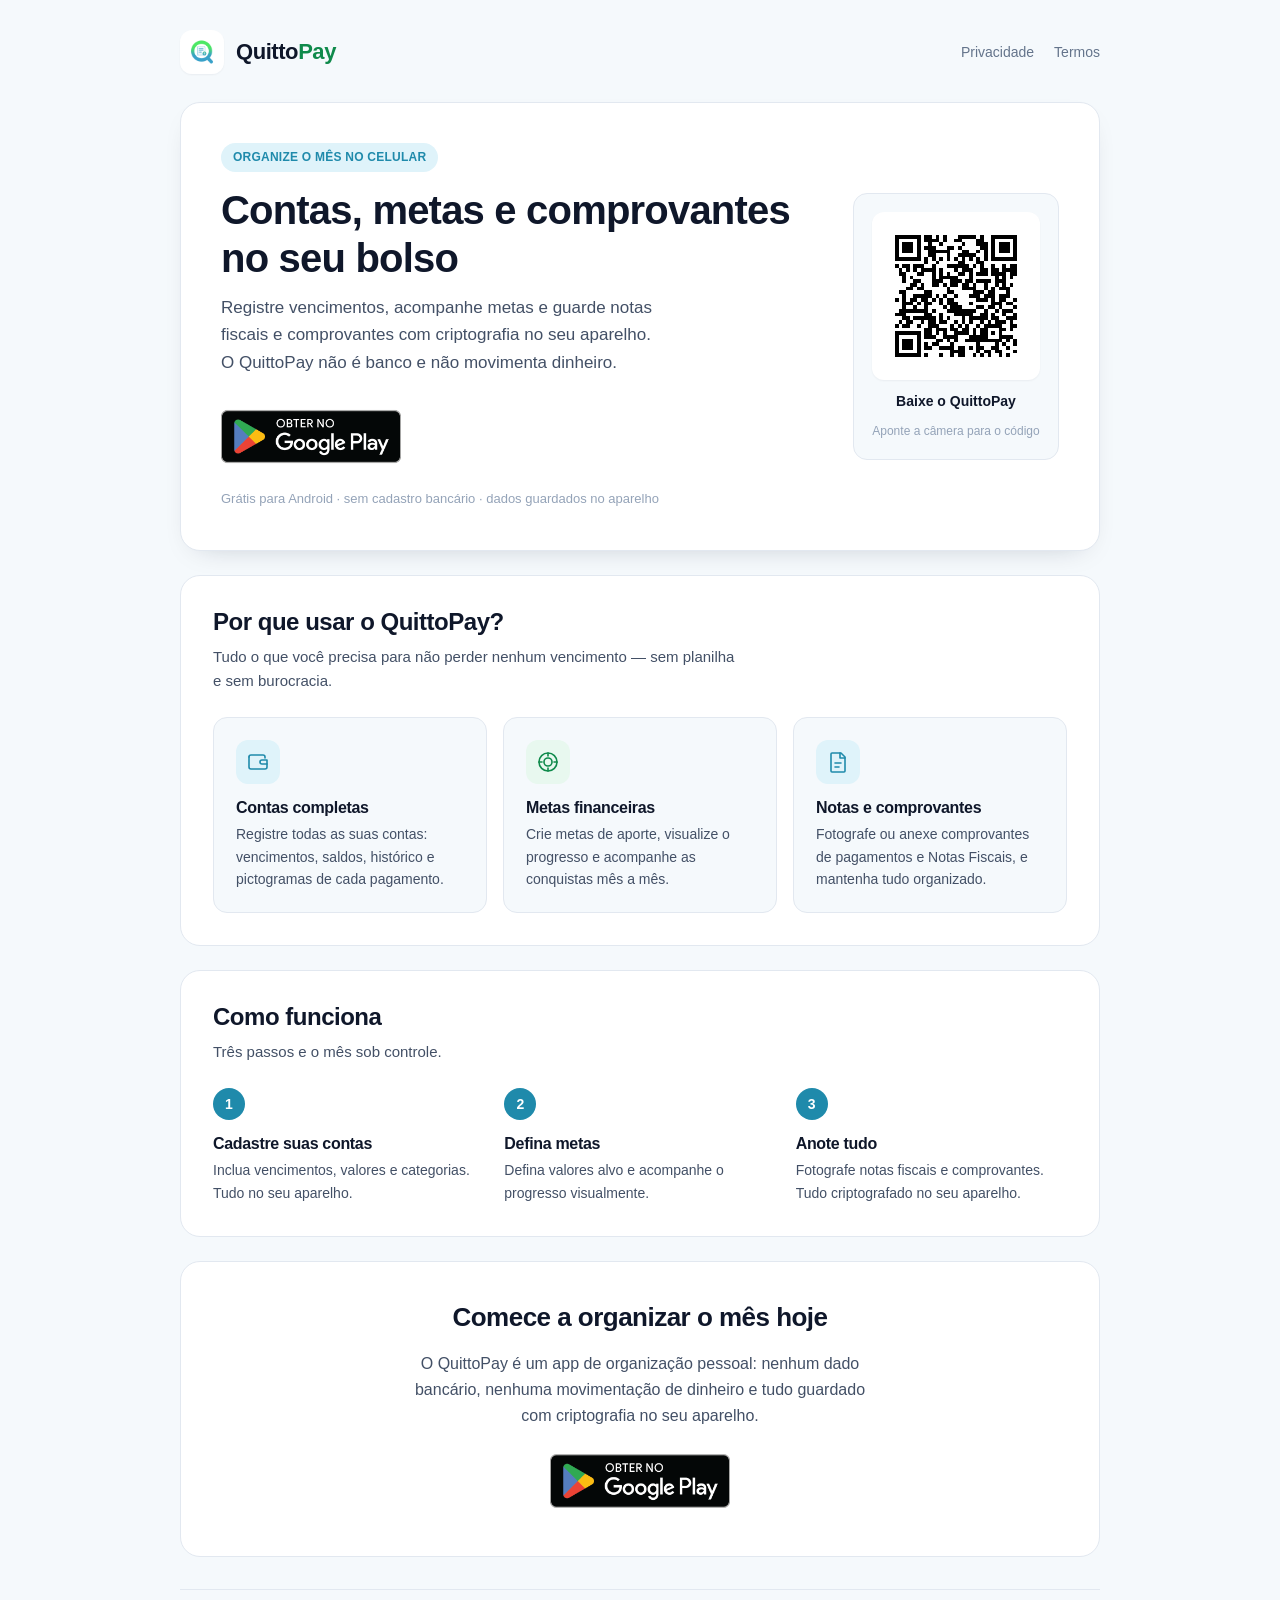
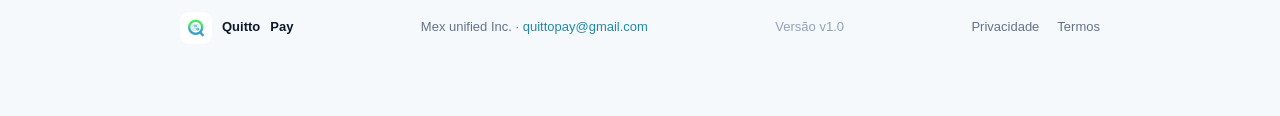
==== commit d660937e: "feat: badge oficial do Google Play e QR só no desktop - CTA passa a usar o badge oficial "Obter no G" ====
--- a/index.html
+++ b/index.html
@@ -14,7 +14,7 @@
   <link rel="icon" type="image/png" sizes="32x32" href="favicon-32.png" />
   <link rel="icon" type="image/png" sizes="192x192" href="favicon-192.png" />
   <link rel="apple-touch-icon" href="icon.png" />
-  <link rel="stylesheet" href="styles.css" />
+  <link rel="stylesheet" href="styles.css?v=3" />
 </head>
 <body>
   <div class="wrap">
@@ -40,16 +40,14 @@
             dinheiro.
           </p>
           <div class="cta-buttons">
-            <a class="btn btn-store" href="https://play.google.com/store/apps/details?id=com.quitto.pay" target="_blank" rel="noopener">
-              <svg width="20" height="20" viewBox="0 0 24 24" fill="none" stroke="currentColor" stroke-width="1.6" aria-hidden="true"><path d="M19 18l-5-5l5-5l5 5l5 5l-5 5l-5-5z"/><path d="M14 3v2h6l-2 8h-4l-2-8H7z"/><circle cx="9" cy="18" r="3"/><circle cx="15" cy="18" r="3"/></svg>
-              Baixar na Play Store
+            <a class="store-badge" href="https://play.google.com/store/apps/details?id=com.quitto.pay" target="_blank" rel="noopener" aria-label="Obter o QuittoPay no Google Play">
+              <img src="play-badge.png" width="180" height="70" alt="Disponível no Google Play" />
             </a>
-            <a class="btn btn-ghost" href="open-account.html">Já tenho o app</a>
           </div>
-          <p class="hero-note">Grátis · sem cadastro bancário · dados guardados no aparelho</p>
+          <p class="hero-note">Grátis para Android · sem cadastro bancário · dados guardados no aparelho</p>
         </div>
 
-        <aside class="hero-visual">
+        <aside class="hero-visual" aria-hidden="false">
           <div class="qr-card">
             <svg xmlns="http://www.w3.org/2000/svg" width="168" height="168" viewBox="0 0 41 41" shape-rendering="crispEdges"><path fill="#ffffff" d="M0 0h41v41H0z"/><path stroke="#000000" d="M4 4.5h7m1 0h2m1 0h1m1 0h1m3 0h5m1 0h1m2 0h7M4 5.5h1m5 0h1m1 0h4m1 0h1m2 0h2m4 0h2m2 0h1m5 0h1M4 6.5h1m1 0h3m1 0h1m2 0h1m2 0h1m5 0h1m3 0h3m1 0h1m1 0h3m1 0h1M4 7.5h1m1 0h3m1 0h1m1 0h3m3 0h2m1 0h1m5 0h2m1 0h1m1 0h3m1 0h1M4 8.5h1m1 0h3m1 0h1m2 0h6m3 0h2m2 0h1m1 0h1m1 0h1m1 0h3m1 0h1M4 9.5h1m5 0h1m2 0h2m3 0h1m2 0h5m2 0h1m1 0h1m5 0h1M4 10.5h7m1 0h1m1 0h1m1 0h1m1 0h1m1 0h1m1 0h1m1 0h1m1 0h1m1 0h1m1 0h7M12 11.5h1m2 0h1m5 0h2m3 0h2M4 12.5h1m1 0h2m1 0h3m2 0h1m3 0h6m1 0h1m1 0h1m2 0h1m2 0h1m1 0h2M5 13.5h1m1 0h1m1 0h1m1 0h4m1 0h1m3 0h1m1 0h3m2 0h2m1 0h2m1 0h4M5 14.5h2m3 0h2m2 0h1m1 0h1m1 0h1m2 0h2m1 0h1m1 0h3m1 0h4m1 0h2M6 15.5h1m1 0h1m5 0h1m1 0h5m3 0h1m6 0h1m1 0h1m1 0h1M6 16.5h1m2 0h2m3 0h3m2 0h3m1 0h2m1 0h4m1 0h3M8 17.5h2m1 0h1m2 0h2m1 0h1m1 0h2m1 0h2m1 0h1m2 0h1m2 0h1m1 0h1m1 0h1M7 18.5h2m1 0h2m6 0h1m3 0h4m2 0h1m1 0h1m1 0h3M5 19.5h2m5 0h2m4 0h2m5 0h3m1 0h2m3 0h1M6 20.5h1m2 0h5m1 0h1m1 0h1m2 0h1m3 0h3m1 0h3m1 0h3M4 21.5h1m1 0h1m1 0h2m1 0h2m1 0h1m1 0h1m1 0h2m6 0h3m1 0h1m1 0h2m2 0h1M6 22.5h3m1 0h1m1 0h2m2 0h1m1 0h3m3 0h1m5 0h3m1 0h2M6 23.5h1m2 0h1m2 0h1m4 0h1m1 0h3m4 0h2m1 0h2m1 0h1m3 0h1M5 24.5h8m1 0h1m3 0h8m2 0h1m2 0h1m1 0h3M4 25.5h3m5 0h2m2 0h1m3 0h5m2 0h2m1 0h1m2 0h1m2 0h1M6 26.5h2m1 0h6m1 0h1m1 0h1m3 0h1m1 0h5m1 0h2m2 0h3M5 27.5h1m1 0h2m2 0h1m1 0h2m1 0h2m2 0h1m1 0h1m1 0h1m2 0h1m1 0h1m1 0h3m1 0h1M4 28.5h1m1 0h2m2 0h1m2 0h3m3 0h1m1 0h1m1 0h1m2 0h1m1 0h5m2 0h2M12 29.5h2m1 0h3m1 0h2m1 0h2m1 0h1m1 0h2m3 0h2m1 0h1M4 30.5h7m1 0h2m1 0h1m1 0h1m2 0h4m1 0h1m1 0h2m1 0h1m1 0h1M4 31.5h1m5 0h1m1 0h3m2 0h4m3 0h5m3 0h4M4 32.5h1m1 0h3m1 0h1m4 0h2m1 0h1m1 0h1m2 0h10m1 0h1m1 0h1M4 33.5h1m1 0h3m1 0h1m1 0h1m1 0h2m3 0h1m6 0h1m4 0h1m1 0h1m2 0h1M4 34.5h1m1 0h3m1 0h1m1 0h2m2 0h4m1 0h2m1 0h1m1 0h2m2 0h2m2 0h1M4 35.5h1m5 0h1m8 0h4m3 0h1m1 0h2m1 0h2m3 0h1M4 36.5h7m1 0h1m3 0h1m2 0h1m1 0h2m2 0h1m1 0h1m1 0h1m2 0h1m1 0h1"/></svg>
             <p class="qr-title">Baixe o QuittoPay</p>
@@ -118,9 +116,8 @@
           O QuittoPay é um app de organização pessoal: nenhum dado bancário, nenhuma
           movimentação de dinheiro e tudo guardado com criptografia no seu aparelho.
         </p>
-        <a class="btn btn-store" href="https://play.google.com/store/apps/details?id=com.quitto.pay" target="_blank" rel="noopener">
-          <svg width="20" height="20" viewBox="0 0 24 24" fill="none" stroke="currentColor" stroke-width="1.6" aria-hidden="true"><path d="M19 18l-5-5l5-5l5 5l5 5l-5 5l-5-5z"/><path d="M14 3v2h6l-2 8h-4l-2-8H7z"/><circle cx="9" cy="18" r="3"/><circle cx="15" cy="18" r="3"/></svg>
-          Baixar na Play Store
+        <a class="store-badge" href="https://play.google.com/store/apps/details?id=com.quitto.pay" target="_blank" rel="noopener" aria-label="Obter o QuittoPay no Google Play">
+          <img src="play-badge.png" width="180" height="70" alt="Disponível no Google Play" />
         </a>
       </section>
     </main>
--- a/styles.css
+++ b/styles.css
@@ -225,6 +225,25 @@
 
 .btn svg { flex: 0 0 auto; }
 
+.store-badge {
+  display: inline-flex;
+  align-items: center;
+  border-radius: 12px;
+  transition: transform 0.15s ease, box-shadow 0.15s ease;
+}
+
+.store-badge:hover {
+  transform: translateY(-2px);
+  box-shadow: 0 14px 28px -16px rgba(15, 23, 42, 0.55);
+  text-decoration: none;
+}
+
+.store-badge img {
+  display: block;
+  width: 180px;
+  height: auto;
+}
+
 .hero-note {
   margin-top: 18px;
   color: var(--faint);
@@ -449,9 +468,10 @@
     padding: 28px 22px;
   }
 
-  .hero-visual { order: -1; }
-
-  .qr-card svg { width: 140px; height: 140px; }
+  /* Quem abre no celular nao precisa escanear QR da propria tela. */
+  .hero-visual { display: none; }
+
+  .store-badge img { width: 165px; }
 
   .section { padding: 24px 20px; }
 
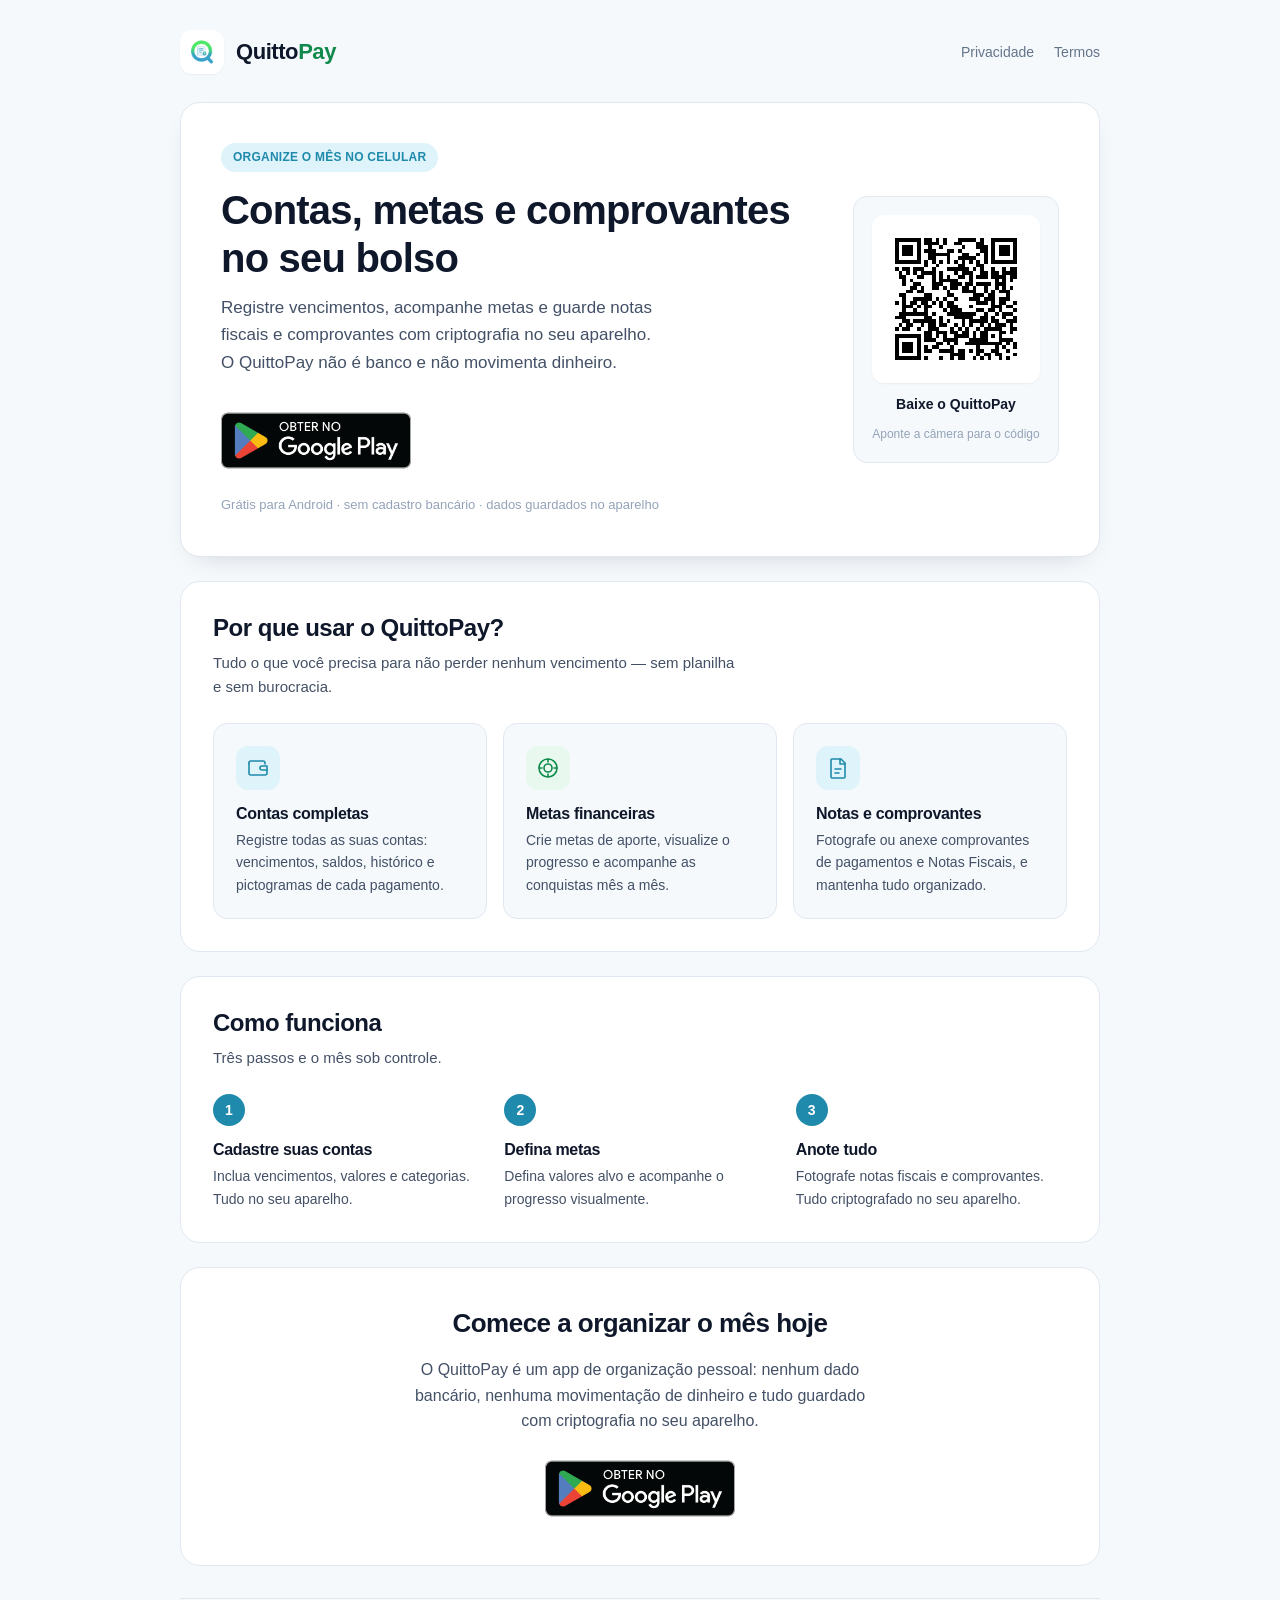
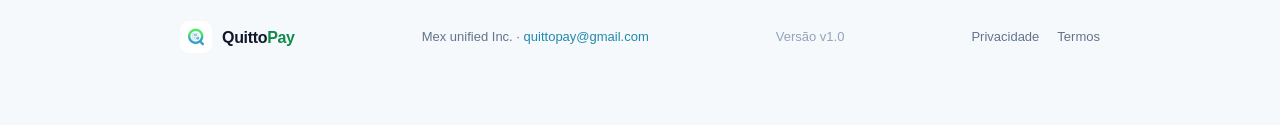
==== commit bb59d423: "fix: posiciona o badge do Google Play e corrige o rodapé - badge nunca estica nem distorce (flex 0 0" ====
--- a/index.html
+++ b/index.html
@@ -14,7 +14,7 @@
   <link rel="icon" type="image/png" sizes="32x32" href="favicon-32.png" />
   <link rel="icon" type="image/png" sizes="192x192" href="favicon-192.png" />
   <link rel="apple-touch-icon" href="icon.png" />
-  <link rel="stylesheet" href="styles.css?v=3" />
+  <link rel="stylesheet" href="styles.css?v=4" />
 </head>
 <body>
   <div class="wrap">
@@ -41,7 +41,7 @@
           </p>
           <div class="cta-buttons">
             <a class="store-badge" href="https://play.google.com/store/apps/details?id=com.quitto.pay" target="_blank" rel="noopener" aria-label="Obter o QuittoPay no Google Play">
-              <img src="play-badge.png" width="180" height="70" alt="Disponível no Google Play" />
+              <img src="play-badge.png" width="646" height="250" alt="Disponível no Google Play" />
             </a>
           </div>
           <p class="hero-note">Grátis para Android · sem cadastro bancário · dados guardados no aparelho</p>
@@ -117,7 +117,7 @@
           movimentação de dinheiro e tudo guardado com criptografia no seu aparelho.
         </p>
         <a class="store-badge" href="https://play.google.com/store/apps/details?id=com.quitto.pay" target="_blank" rel="noopener" aria-label="Obter o QuittoPay no Google Play">
-          <img src="play-badge.png" width="180" height="70" alt="Disponível no Google Play" />
+          <img src="play-badge.png" width="646" height="250" alt="Disponível no Google Play" />
         </a>
       </section>
     </main>
@@ -126,7 +126,7 @@
       <div class="footer-content">
         <span class="footer-brand">
           <img src="icon.png" width="32" height="32" alt="" />
-          Quitto<span class="pay">Pay</span>
+          <span class="wordmark">Quitto<span class="pay">Pay</span></span>
         </span>
         <span>Mex unified Inc. · <a href="mailto:quittopay@gmail.com">quittopay@gmail.com</a></span>
         <span class="version">Versão v1.0</span>
--- a/styles.css
+++ b/styles.css
@@ -186,8 +186,9 @@
 .cta-buttons {
   display: flex;
   flex-wrap: wrap;
-  gap: 12px;
-  margin-top: 26px;
+  align-items: center;
+  gap: 14px;
+  margin-top: 28px;
 }
 
 .btn {
@@ -227,7 +228,9 @@
 
 .store-badge {
   display: inline-flex;
-  align-items: center;
+  flex: 0 0 auto;
+  align-items: center;
+  justify-content: center;
   border-radius: 12px;
   transition: transform 0.15s ease, box-shadow 0.15s ease;
 }
@@ -240,8 +243,10 @@
 
 .store-badge img {
   display: block;
-  width: 180px;
+  width: 190px;
   height: auto;
+  max-width: 100%;
+  object-fit: contain;
 }
 
 .hero-note {
@@ -384,6 +389,8 @@
 
 .cta-final p { max-width: 52ch; }
 
+.cta-final .store-badge { justify-self: center; }
+
 /* ------------------------------------------------------- páginas de texto */
 
 .doc {
@@ -444,6 +451,8 @@
 
 .footer-brand img { width: 32px; height: 32px; border-radius: 9px; }
 
+.footer-brand .wordmark { font-size: 16px; }
+
 .footer-links {
   display: flex;
   gap: 18px;
@@ -471,7 +480,9 @@
   /* Quem abre no celular nao precisa escanear QR da propria tela. */
   .hero-visual { display: none; }
 
-  .store-badge img { width: 165px; }
+  .cta-buttons { margin-top: 24px; }
+
+  .store-badge img { width: 172px; }
 
   .section { padding: 24px 20px; }
 
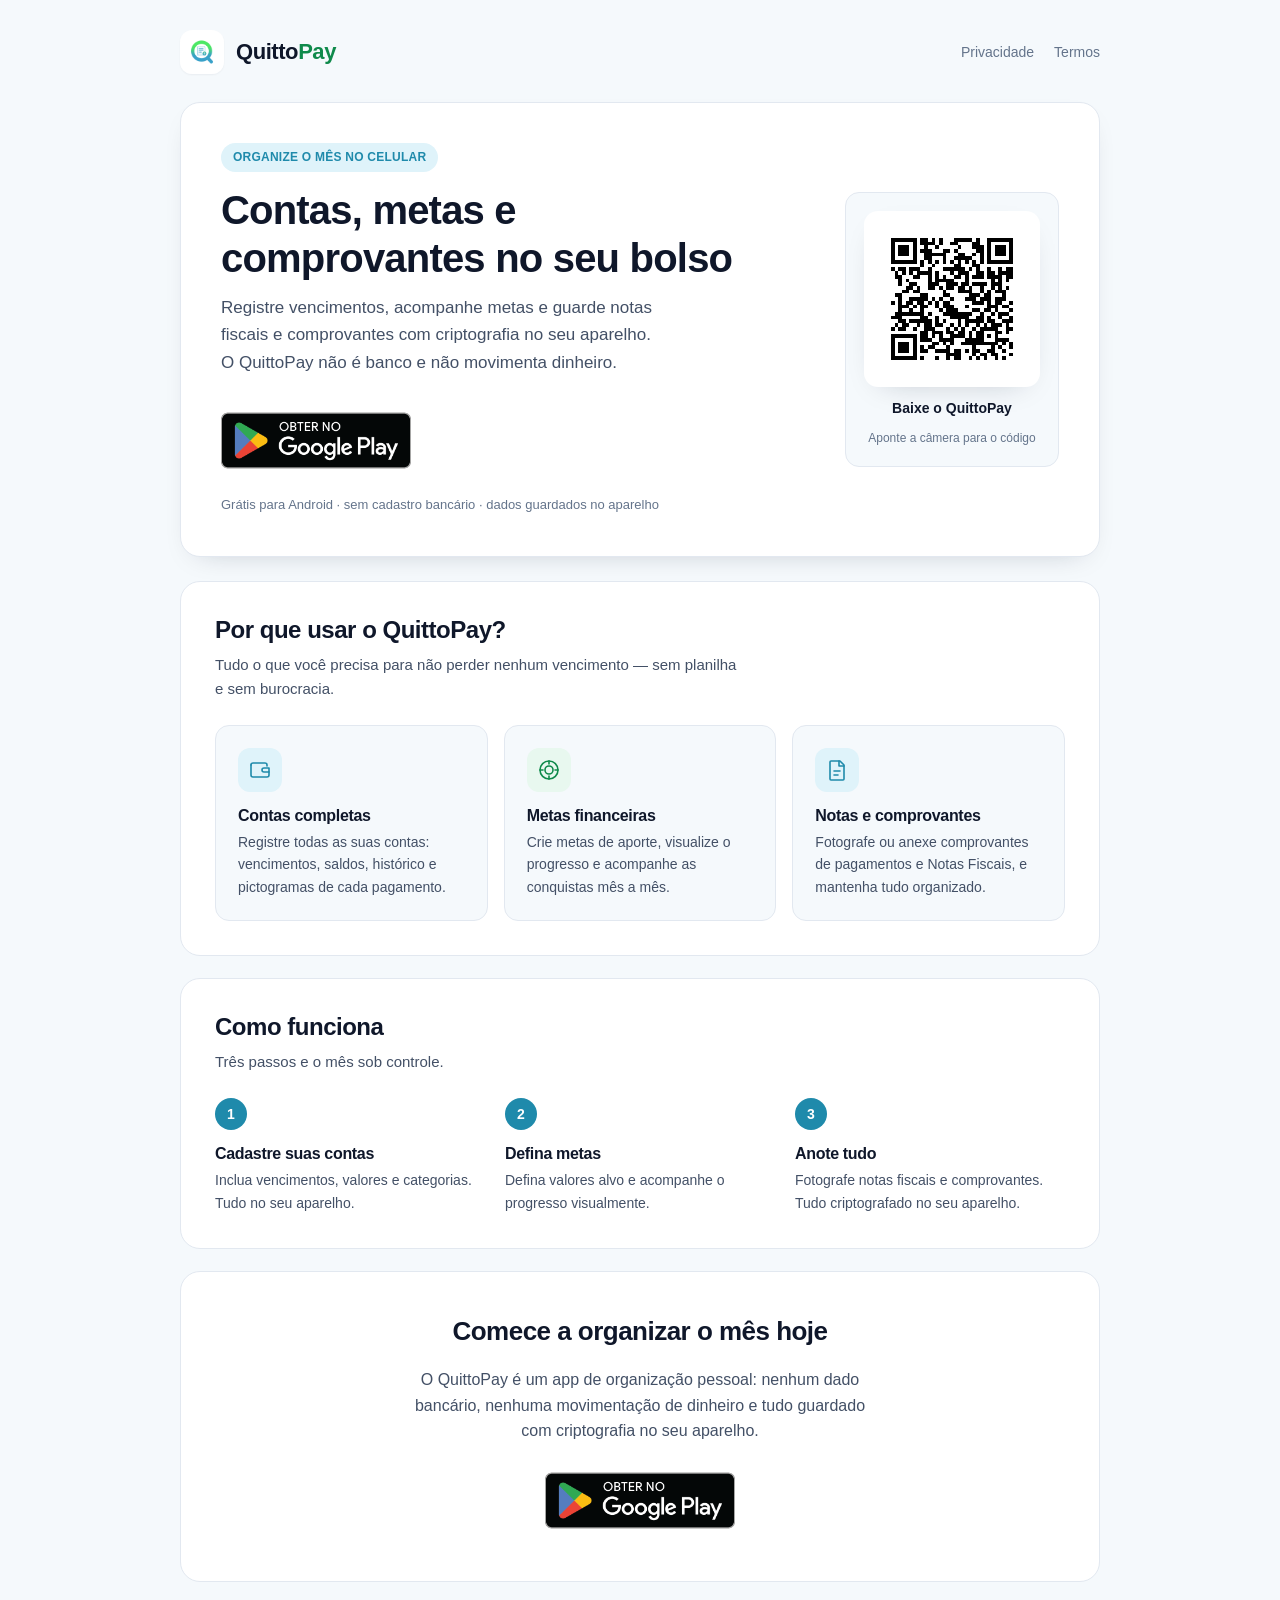
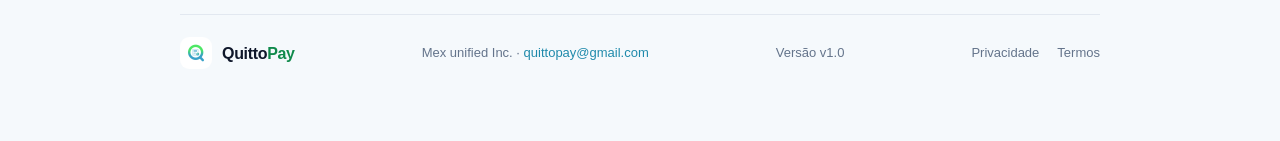
==== commit fd62b54c: "polish: nitidez, contraste e ritmo vertical - titulos com text-wrap balance e paragrafos com text-wr" ====
--- a/index.html
+++ b/index.html
@@ -14,7 +14,7 @@
   <link rel="icon" type="image/png" sizes="32x32" href="favicon-32.png" />
   <link rel="icon" type="image/png" sizes="192x192" href="favicon-192.png" />
   <link rel="apple-touch-icon" href="icon.png" />
-  <link rel="stylesheet" href="styles.css?v=4" />
+  <link rel="stylesheet" href="styles.css?v=5" />
 </head>
 <body>
   <div class="wrap">
@@ -41,7 +41,7 @@
           </p>
           <div class="cta-buttons">
             <a class="store-badge" href="https://play.google.com/store/apps/details?id=com.quitto.pay" target="_blank" rel="noopener" aria-label="Obter o QuittoPay no Google Play">
-              <img src="play-badge.png" width="646" height="250" alt="Disponível no Google Play" />
+              <img src="play-badge.png" width="646" height="250" alt="Disponível no Google Play" decoding="async" />
             </a>
           </div>
           <p class="hero-note">Grátis para Android · sem cadastro bancário · dados guardados no aparelho</p>
@@ -117,7 +117,7 @@
           movimentação de dinheiro e tudo guardado com criptografia no seu aparelho.
         </p>
         <a class="store-badge" href="https://play.google.com/store/apps/details?id=com.quitto.pay" target="_blank" rel="noopener" aria-label="Obter o QuittoPay no Google Play">
-          <img src="play-badge.png" width="646" height="250" alt="Disponível no Google Play" />
+          <img src="play-badge.png" width="646" height="250" alt="Disponível no Google Play" decoding="async" />
         </a>
       </section>
     </main>
--- a/styles.css
+++ b/styles.css
@@ -57,7 +57,14 @@
 
 * { box-sizing: border-box; }
 
-html { -webkit-text-size-adjust: 100%; }
+html {
+  -webkit-text-size-adjust: 100%;
+  scroll-behavior: smooth;
+}
+
+h1, h2, h3 { text-wrap: balance; }
+
+p, li { text-wrap: pretty; }
 
 body {
   margin: 0;
@@ -151,7 +158,7 @@
   display: grid;
   grid-template-columns: minmax(0, 1fr) auto;
   align-items: center;
-  gap: 40px;
+  gap: 44px;
   background: var(--card);
   border: 1px solid var(--border);
   border-radius: var(--radius-lg);
@@ -247,11 +254,12 @@
   height: auto;
   max-width: 100%;
   object-fit: contain;
+  image-rendering: auto;
 }
 
 .hero-note {
   margin-top: 18px;
-  color: var(--faint);
+  color: var(--muted);
   font-size: 13px;
 }
 
@@ -273,17 +281,17 @@
 
 .qr-card svg {
   display: block;
-  width: 168px;
-  height: 168px;
-  padding: 8px;
+  width: 176px;
+  height: 176px;
+  padding: 12px;
   background: #ffffff;
-  border-radius: 12px;
-  box-shadow: var(--shadow-sm);
+  border-radius: 14px;
+  box-shadow: var(--shadow-md);
 }
 
 .qr-title { color: var(--ink); font-size: 14px; font-weight: 600; }
 
-.qr-note { color: var(--faint); font-size: 12px; }
+.qr-note { color: var(--muted); font-size: 12px; }
 
 /* --------------------------------------------------------------- seções */
 
@@ -291,8 +299,8 @@
   background: var(--card);
   border: 1px solid var(--border);
   border-radius: var(--radius-lg);
-  padding: 32px;
-  margin-bottom: 24px;
+  padding: 34px;
+  margin-bottom: 22px;
 }
 
 .section-header {
@@ -375,9 +383,9 @@
 
 .cta-final {
   display: grid;
-  gap: 18px;
+  gap: 20px;
   justify-items: center;
-  padding: 40px 32px;
+  padding: 44px 32px;
   text-align: center;
   background: var(--card);
   border: 1px solid var(--border);
@@ -419,7 +427,7 @@
   margin-bottom: 24px;
   padding-bottom: 18px;
   border-bottom: 1px solid var(--border);
-  color: var(--faint);
+  color: var(--muted);
   font-size: 13px;
 }
 
@@ -462,7 +470,7 @@
 
 .footer-links a:hover { color: var(--ink); }
 
-.version { color: var(--faint); }
+.version { color: var(--muted); }
 
 /* ------------------------------------------------------------ responsivo */
 
